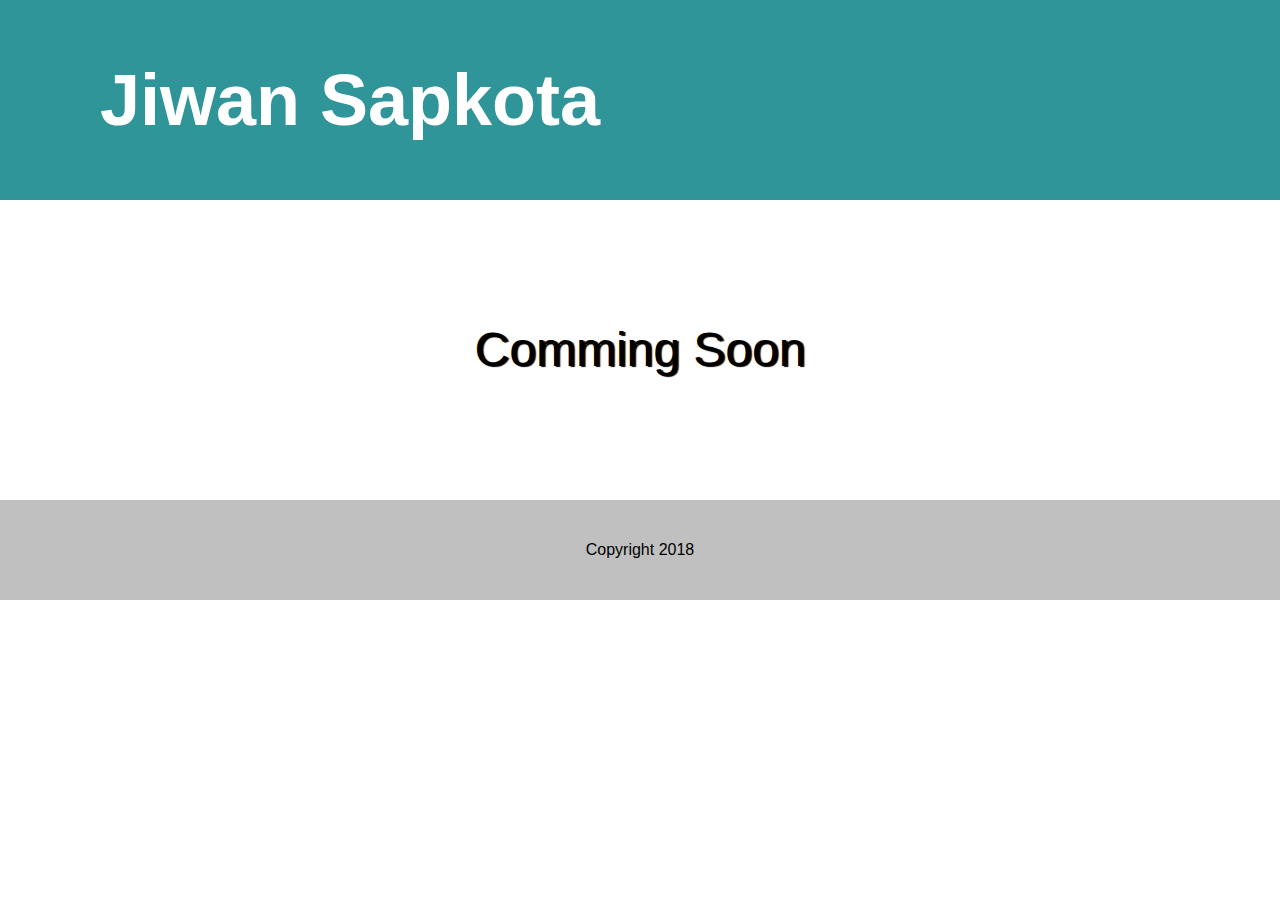
==== index.html @ 71a37052 "lakjs" ====
<!DOCTYPE html>
<html lang="en">
<head>
	<meta charset="UTF-8">
	<link href="https://fonts.googleapis.com/css?family=Nova+Flat" rel="stylesheet">
	<title>JIWAN SAPKOTA</title>
	<style>
		*{
			width: 100%;
			margin: 0;
		}

		body{
			width: 100%;
			font-family: arial;

		}

		header{
			width:100%;
			height: 200px;
			background-color:#2F9599;
			color: white;
			line-height: 200px;

		}

		header h1{
			width:700px;
			font-size: 72px;
			height: 200px;
			text-align: center;
			box-sizing: border-box;
		}

		main{
			font-size: 48px;
			line-height: 300px;
			height: 300px;
			width: 100%;
			text-align: center;
			text-shadow: 2px 1px 1px  black;
		}


		footer{
			width: 100%;
			height: 100px;
			background-color: silver;


		}

		footer div{
			width: 200px;
			margin : auto;
			line-height: 100px;
			text-align: center;
		}
	</style>
</head>
<body>
	<header>
		<div>
			<h1>Jiwan Sapkota</h1>
		</div>
	</header>

	<main>
		<div>
		Comming Soon
		</div>
	</main>

	<footer>
		<div>
			Copyright 2018
		</div>
	</footer>
	
</body>
</html>
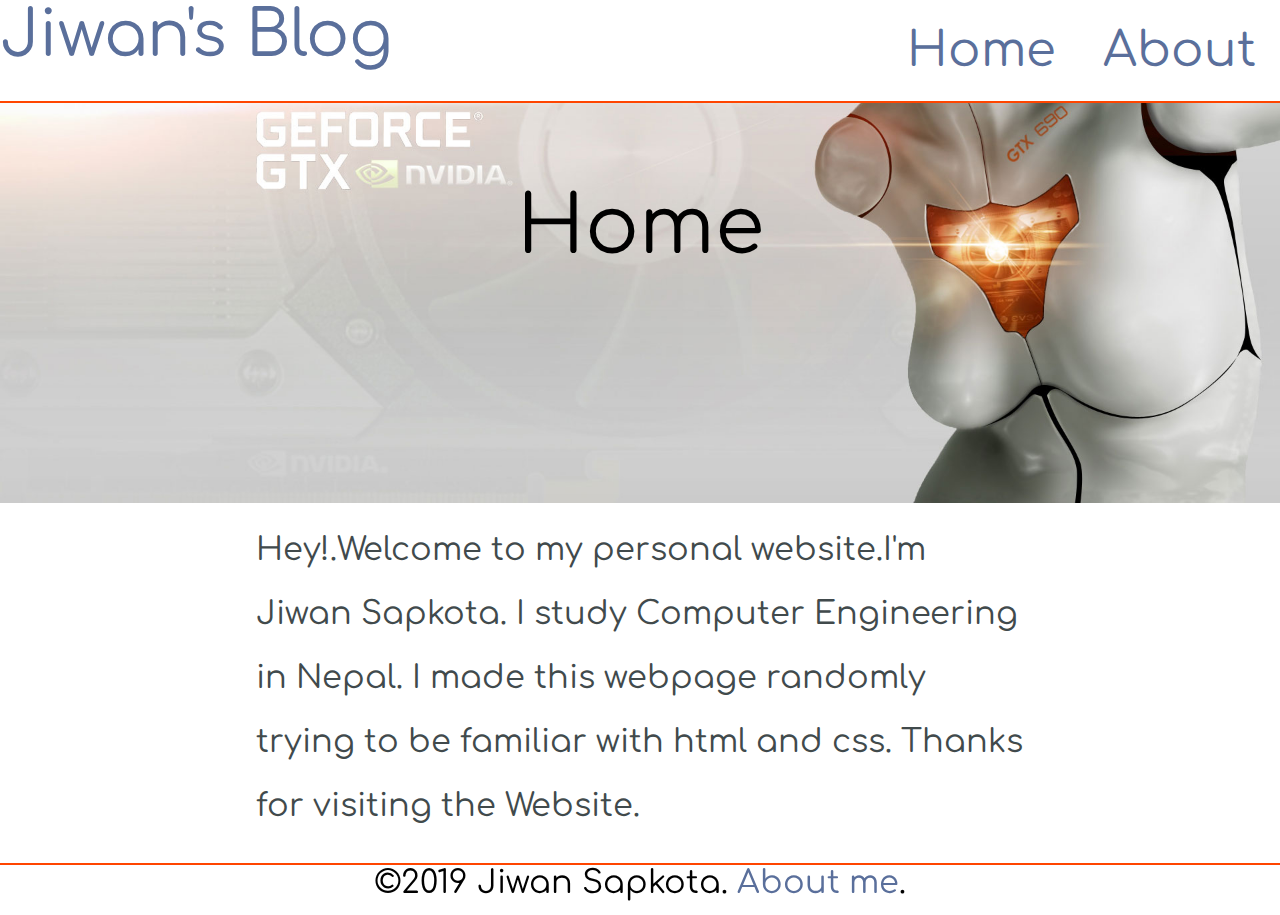
==== commit 2a0f2600: "bugs removed" ====
--- a/index.html
+++ b/index.html
@@ -1,82 +1,32 @@
 <!DOCTYPE html>
 <html lang="en">
 <head>
-	<meta charset="UTF-8">
-	<link href="https://fonts.googleapis.com/css?family=Nova+Flat" rel="stylesheet">
-	<title>JIWAN SAPKOTA</title>
-	<style>
-		*{
-			width: 100%;
-			margin: 0;
-		}
-
-		body{
-			width: 100%;
-			font-family: arial;
-
-		}
-
-		header{
-			width:100%;
-			height: 200px;
-			background-color:#2F9599;
-			color: white;
-			line-height: 200px;
-
-		}
-
-		header h1{
-			width:700px;
-			font-size: 72px;
-			height: 200px;
-			text-align: center;
-			box-sizing: border-box;
-		}
-
-		main{
-			font-size: 48px;
-			line-height: 300px;
-			height: 300px;
-			width: 100%;
-			text-align: center;
-			text-shadow: 2px 1px 1px  black;
-		}
-
-
-		footer{
-			width: 100%;
-			height: 100px;
-			background-color: silver;
-
-
-		}
-
-		footer div{
-			width: 200px;
-			margin : auto;
-			line-height: 100px;
-			text-align: center;
-		}
-	</style>
+    <meta charset="UTF-8">
+    <link href="https://fonts.googleapis.com/css?family=Comfortaa" rel="stylesheet">
+    <link type="text/css" rel="stylesheet" href="css/newstyle.css">
+    <title>newwebsite</title>
 </head>
 <body>
-	<header>
-		<div>
-			<h1>Jiwan Sapkota</h1>
-		</div>
-	</header>
-
-	<main>
-		<div>
-		Comming Soon
-		</div>
-	</main>
-
-	<footer>
-		<div>
-			Copyright 2018
-		</div>
-	</footer>
-	
+<div class="wrapper">
+  <div class="header">
+          <ul class="taskBar">
+          Jiwan's Blog
+          <li><a href="AboutMe.html">About </a></li>
+          <li><a href="index.html">Home</a></li>
+      </ul>
+     </div>
+     <div class="aboutBackground">
+        <p class="about"> Home</p>
+     </div>
+     <div class="profileContainer">
+     
+      <div class="message">
+          Hey!.Welcome to my personal website.I'm Jiwan Sapkota. I study Computer Engineering in Nepal. I made this webpage randomly trying to be familiar with html and css. Thanks for visiting the Website.
+      </div>
+       </div>  
+      <div class="footer">
+          &copy;2019 Jiwan Sapkota. <a href="https://www.facebook.com/jiwan13/about?lst=100008866983656%3A100008866983656%3A1548774565">About me</a>.    
+           </div>
+     </div> 
 </body>
 </html>--- a/css/newstyle.css
+++ b/css/newstyle.css
@@ -0,0 +1,117 @@
+*{
+    padding:0px ;
+    margin:0px ;
+    font-family: cursive,'comfortaa',arial,sans-serif;
+}
+.wrapper{
+    top:0;
+    bottom:0;
+    width:100vw;
+    min-height:100vh;
+    box-sizing:border-box;  
+}
+.header{
+    font-size:4em;
+    width: 100%;
+    float: right;
+    color: #5A6F9B;
+    display: inline;
+    margin-top: 0px;
+    margin-left:0px;
+    margin-right:0px;
+    border-bottom: 2px;
+    border-bottom-style: solid;
+    border-bottom-color:orangered;
+    background-color: 000;
+    
+}
+
+ul.taskBar li{
+    color: #5A6F9B;
+    list-style-type: none;
+    font-size:.75em;
+    display: inline;
+    float: right;
+    margin: .5em;
+    
+}
+a{
+    text-decoration: none;
+    color: #5A6F9B;
+}
+ul.taskBar li:hover{
+    background-color: aquamarine;
+    color: blue;
+}
+.aboutBackground{
+    float:left;
+    width:100vw;
+    height:400px;
+    background-image:url(../image/1_JinxMinx.jpg);
+    object-fit:scale-down;
+  background-position: center bottom;
+
+  /* scale bg image proportionately */
+  background-size: cover;
+}
+p.about{
+    font-size: 5em;
+    margin-top:80px;
+    text-align: center;
+    box-sizing: border-box;
+    
+}
+}
+.profileContainer{
+    float: left;
+    min-height:100vh;
+    width: 100%;
+    margin-left: 30px;
+    margin-right:30px;
+    margin-bottom: 40px
+    box-sizing: border-box;
+}
+.message{
+     position:static;
+    float: left;
+    text-align: left;
+    width:60%;
+    margin:auto;
+    margin-left:20%;
+    margin-top: 15px;
+    margin-bottom:40px
+    box-sizing: border-box;
+    font: Josefin Sans;
+    line-height:2em;
+    font-size: 2em;
+    color: #414A4C;
+    min-height:80%;
+}
+.footer{
+    float: left;
+    position:sticky;
+    bottom:0px;
+    margin-top:40px;
+    box-sizing: border-box;
+    font-size:2em;
+    text-align: center;
+    width: 100%;
+    background-color:white;
+    border-top: 2px;
+    border-top-style: solid;
+    border-top-color:orangered;
+    
+}
+
+
+
+
+
+
+
+
+
+
+
+
+
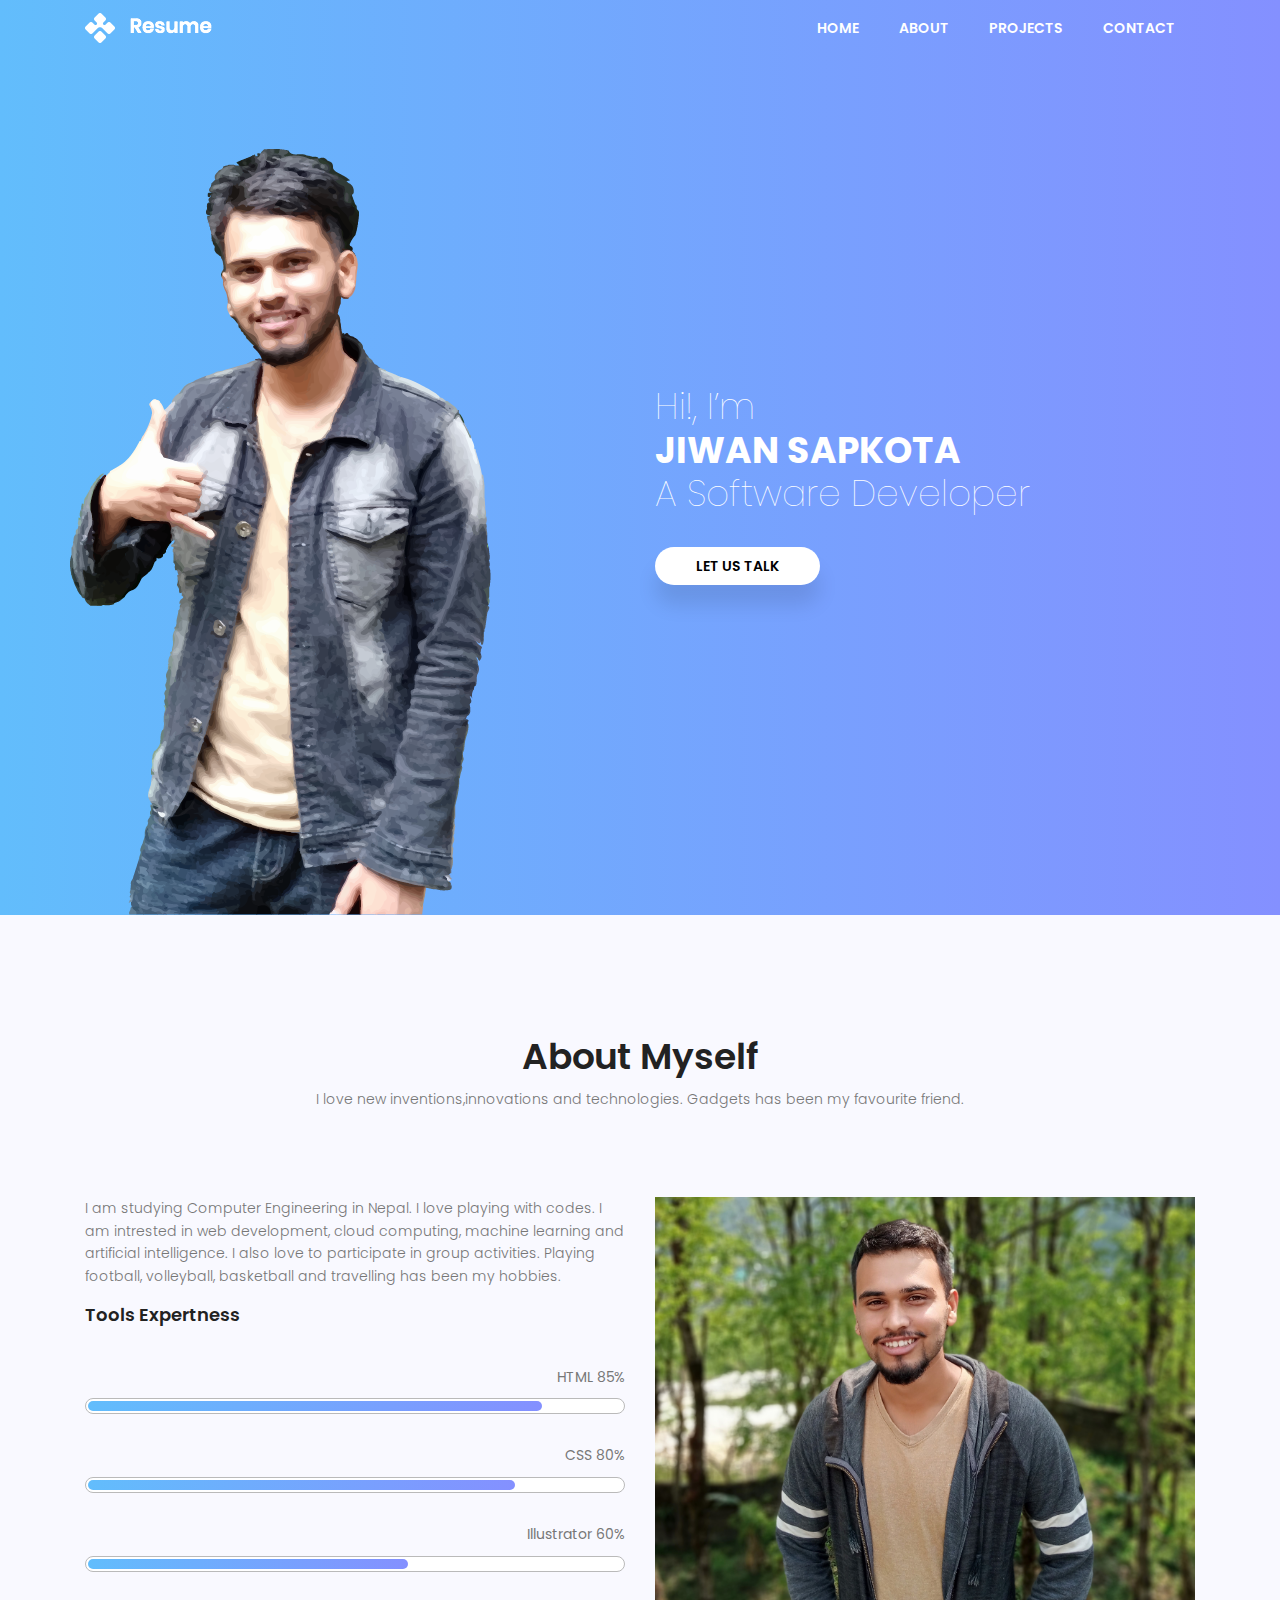
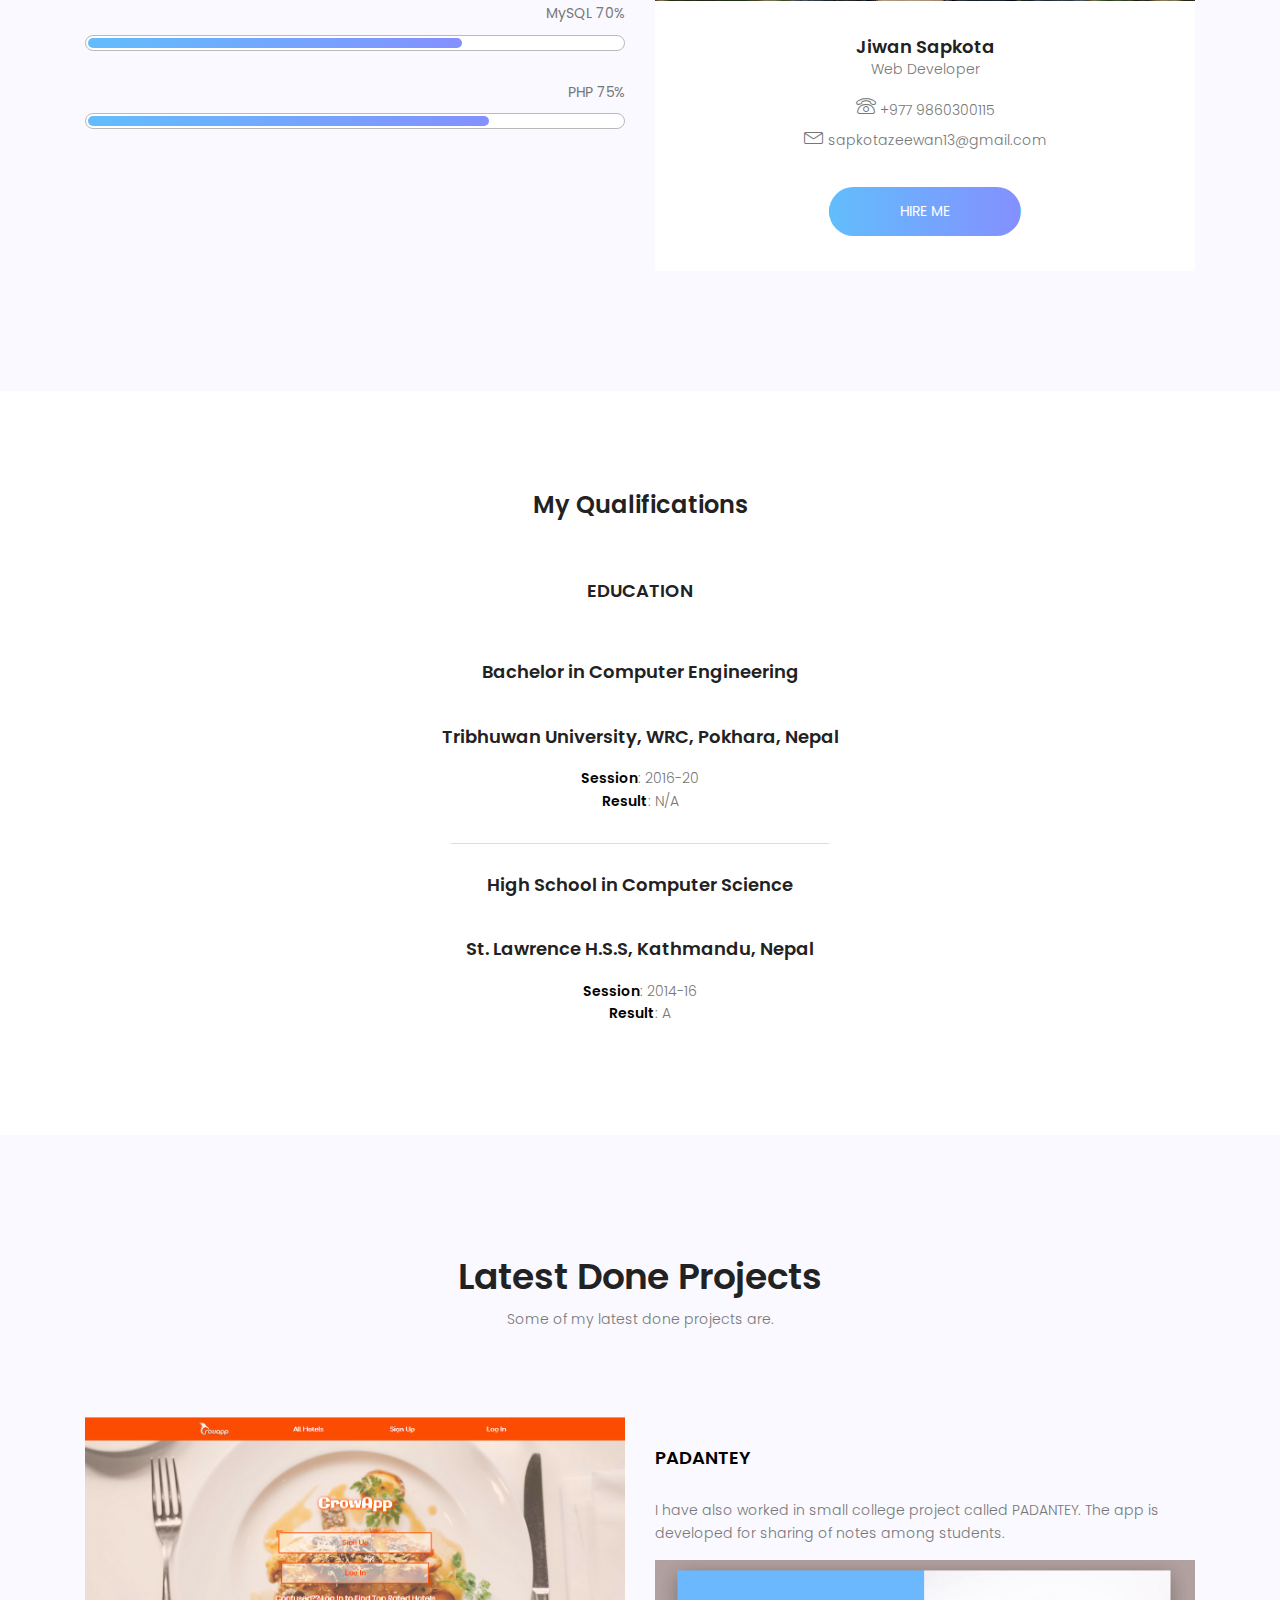
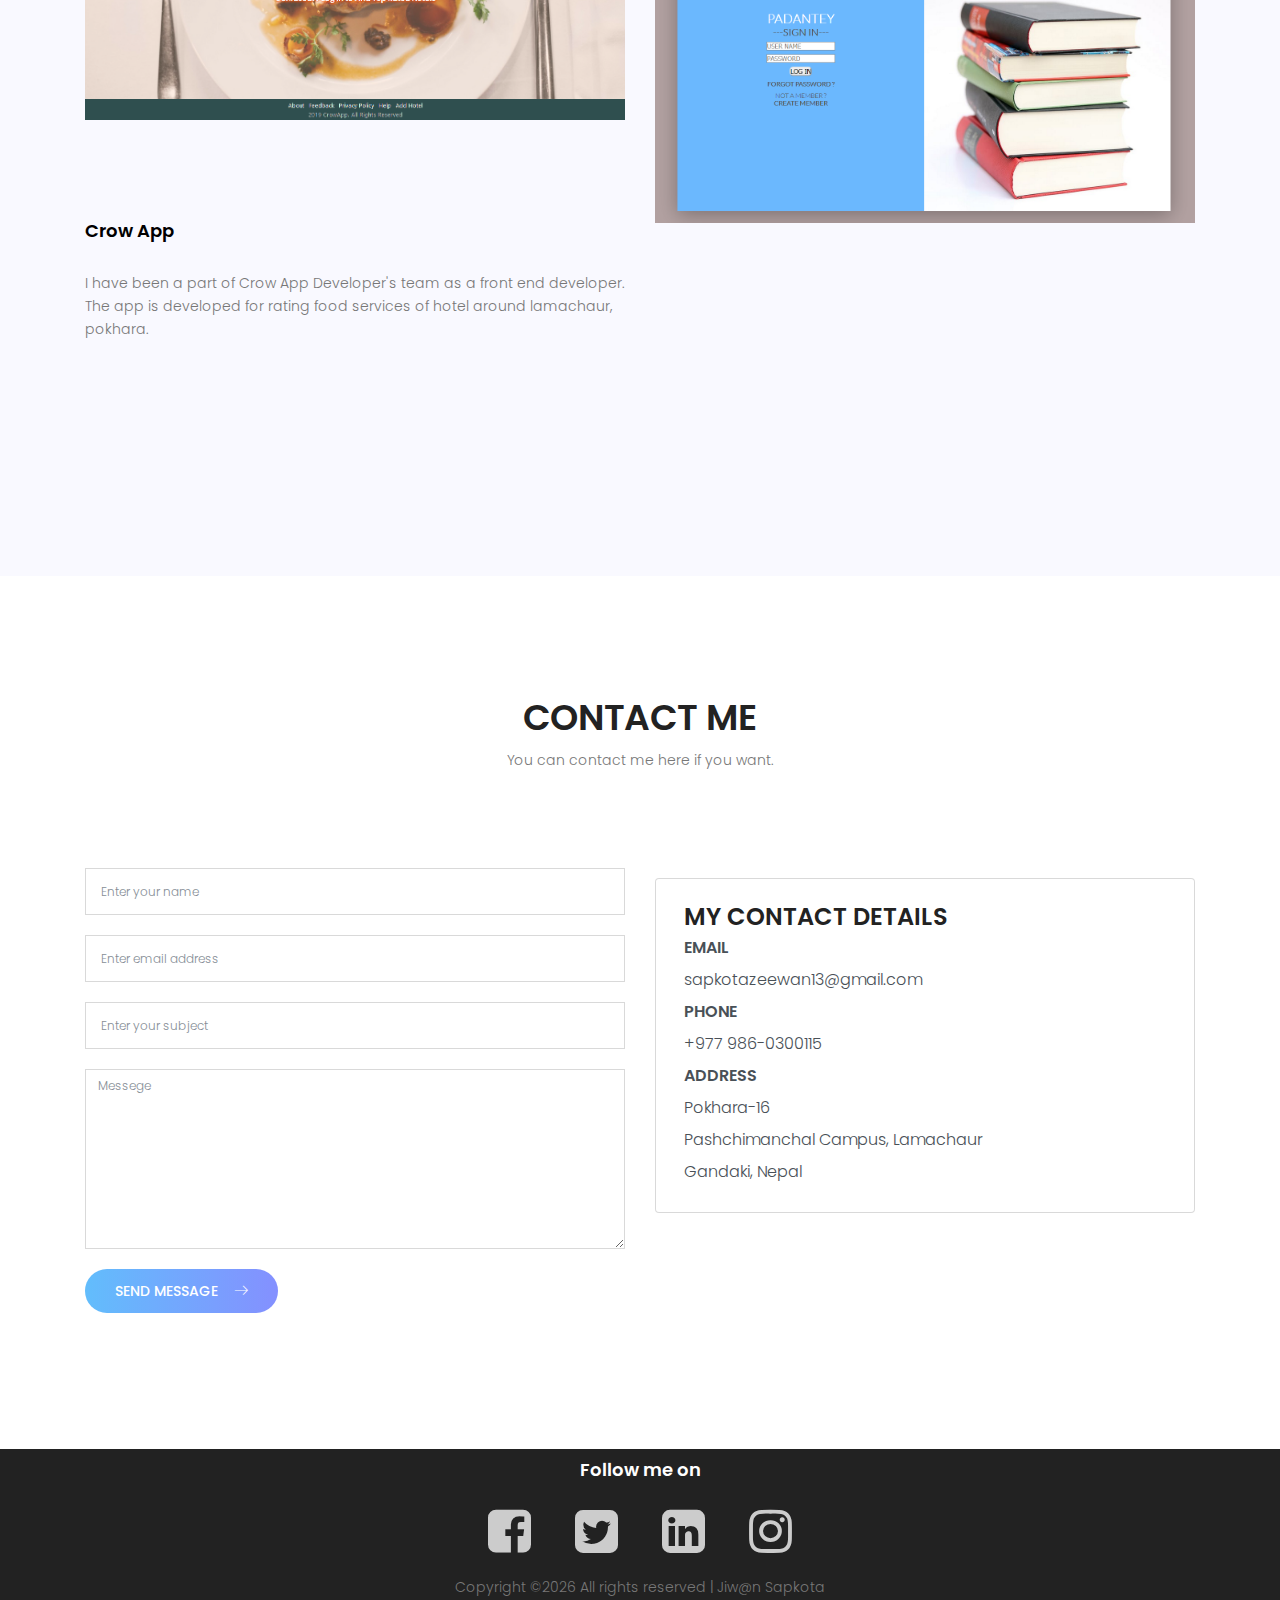
==== commit bd3570f6: "version-2" ====
--- a/index.html
+++ b/index.html
@@ -1,32 +1,539 @@
-<!DOCTYPE html>
-<html lang="en">
-<head>
-    <meta charset="UTF-8">
-    <link href="https://fonts.googleapis.com/css?family=Comfortaa" rel="stylesheet">
-    <link type="text/css" rel="stylesheet" href="css/newstyle.css">
-    <title>newwebsite</title>
-</head>
-<body>
-<div class="wrapper">
-  <div class="header">
-          <ul class="taskBar">
-          Jiwan's Blog
-          <li><a href="AboutMe.html">About </a></li>
-          <li><a href="index.html">Home</a></li>
-      </ul>
-     </div>
-     <div class="aboutBackground">
-        <p class="about"> Home</p>
-     </div>
-     <div class="profileContainer">
-     
-      <div class="message">
-          Hey!.Welcome to my personal website.I'm Jiwan Sapkota. I study Computer Engineering in Nepal. I made this webpage randomly trying to be familiar with html and css. Thanks for visiting the Website.
-      </div>
-       </div>  
-      <div class="footer">
-          &copy;2019 Jiwan Sapkota. <a href="https://www.facebook.com/jiwan13/about?lst=100008866983656%3A100008866983656%3A1548774565">About me</a>.    
-           </div>
-     </div> 
-</body>
-</html>+	<!DOCTYPE html>
+	<html lang="zxx" class="no-js">
+	<head>
+		<!-- Mobile Specific Meta -->
+		<meta name="viewport" content="width=device-width, initial-scale=1, shrink-to-fit=no">
+		<!-- Favicon-->
+		<link rel="shortcut icon" href="img/fav.png">
+		<!-- Author Meta -->
+		<meta name="author" content="colorlib">
+		<!-- Meta Description -->
+		<meta name="description" content="">
+		<!-- Meta Keyword -->
+		<meta name="keywords" content="">
+		<!-- meta character set -->
+		<meta charset="UTF-8">
+		<!-- Site Title -->
+		<title>Resume</title>
+
+		<link href="https://fonts.googleapis.com/css?family=Poppins:100,200,400,300,500,600,700" rel="stylesheet"> 
+			<!--
+			CSS
+			============================================= -->
+			<link rel="stylesheet" href="css/linearicons.css">
+			<link rel="stylesheet" href="css/font-awesome.min.css">
+			<link rel="stylesheet" href="css/bootstrap.css">
+			<link rel="stylesheet" href="css/magnific-popup.css">
+			<link rel="stylesheet" href="css/owl.carousel.css">
+			<link rel="stylesheet" href="css/main.css">
+		</head>
+		<body>
+			<!-- start banner Area -->
+			<section class="banner-area" id="home">
+				<!-- Start Header Area -->
+				<header class="default-header">
+					<nav class="navbar navbar-expand-lg  navbar-light">
+						<div class="container">
+							  <a class="navbar-brand" href="index.html">
+							  	<img src="img/logo.png" alt="">
+							  </a>
+							  <button class="navbar-toggler" type="button" data-toggle="collapse" data-target="#navbarSupportedContent" aria-controls="navbarSupportedContent" aria-expanded="false" aria-label="Toggle navigation">
+							    <span class="text-white lnr lnr-menu"></span>
+							  </button>
+
+							  <div class="collapse navbar-collapse justify-content-end align-items-center" id="navbarSupportedContent">
+							    <ul class="navbar-nav">
+									<li><a href="#home">Home</a></li>
+									<li><a href="#about">About</a></li>
+									<li><a href="#project">Projects</a></li>
+									<li><a href="#contact">Contact</a></li>
+								   <!-- Dropdown -->
+								   <!-- <li class="dropdown">
+								      <a class="dropdown-toggle" href="#" id="navbardrop" data-toggle="dropdown">
+								        Pages
+								      </a>
+								      <div class="dropdown-menu">
+								        <a class="dropdown-item" href="generic.html">Generic</a>
+								        <a class="dropdown-item" href="elements.html">Elements</a>
+								      </div>
+								    </li>-->										
+							    </ul>
+							  </div>						
+						</div>
+					</nav>
+				</header>
+				<!-- End Header Area -->				
+			<div class="container">
+				<div class="row justify-content-start align-items-center">
+					<div class="col-lg-6 col-md-12 no-padding banner-right">
+						<img class="img-fluid" src="img/profile.img.png" alt="">
+					</div>						
+					<div class="col-lg-6 col-md-12 banner-left">
+						<h1 class="text-white">
+							Hi!, I’m <br>
+							<span>Jiwan Sapkota</span> <br>
+							A Software Developer 					
+						</h1>
+						<!--<p class="mx-auto text-white  mt-20 mb-40">
+							Lorem ipsum dolor sit amet, consectetur adipisicing elit, sed do eiusmod temp <br> or incididunt ut labore et dolore magna aliqua. Ut enim ad minim.
+						</p>-->
+                        <a href="#" class="text-uppercase header-btn"><span>Let Us Talk</span></a>
+					</div>
+				</div>
+			</div>
+			</section>
+			<!-- End banner Area -->	
+			
+			<!-- Start service Area -->
+			<!--
+			<section class="service-area section-gap" id="service"> 
+				<div class="container">
+					<div class="row d-flex justify-content-center">
+						<div class="menu-content pb-70 col-lg-8">
+							<div class="title text-center">
+								<h1 class="mb-10">Have a Look at my Services</h1>
+								<p>Who are in extremely love with eco friendly system.</p>
+							</div>
+						</div>
+					</div>						
+					<div class="row">
+						<div class="single-service col-lg-6 col-md-6 mb-30">
+							<div class="icon">
+								<img src="img/s1.png" alt="">
+							</div>
+							<div class="dec">
+								<h4 class="mt-30"><a href="#">Web Design</a></h4>			
+								<p class="mt-20">
+									Lorem ipsum dolor sit amet, consectetur adipisicing elit, sed do eiusmod tempor incididunt ut labore et dolore magna aliqua. Ut enim ad minim veniam quis nostrud exercitation.
+								</p>								
+							</div>
+						</div>
+						<div class="single-service col-lg-6 col-md-6 mb-30">
+							<div class="icon">
+								<img src="img/s2.png" alt="">
+							</div>
+							<div class="dec">
+								<h4 class="mt-30"><a href="#">Mobile Design</a></h4>			
+								<p class="mt-20">
+									Lorem ipsum dolor sit amet, consectetur adipisicing elit, sed do eiusmod tempor incididunt ut labore et dolore magna aliqua. Ut enim ad minim veniam quis nostrud exercitation.
+								</p>								
+							</div>
+						</div>
+						<div class="single-service col-lg-6 col-md-6">
+							<div class="icon">
+								<img src="img/s3.png" alt="">
+							</div>
+							<div class="dec">
+								<h4 class="mt-30"><a href="#">Print Design</a></h4>			
+								<p class="mt-20">
+									Lorem ipsum dolor sit amet, consectetur adipisicing elit, sed do eiusmod tempor incididunt ut labore et dolore magna aliqua. Ut enim ad minim veniam quis nostrud exercitation.
+								</p>								
+							</div>
+						</div>
+						<div class="single-service col-lg-6 col-md-6">
+							<div class="icon">
+								<img src="img/s4.png" alt="">
+							</div>
+							<div class="dec">
+								<h4 class="mt-30"><a href="#">Interaction Design</a></h4>			
+								<p class="mt-20">
+									Lorem ipsum dolor sit amet, consectetur adipisicing elit, sed do eiusmod tempor incididunt ut labore et dolore magna aliqua. Ut enim ad minim veniam quis nostrud exercitation.
+								</p>								
+							</div>
+						</div>																		
+					</div>
+				</div>	
+			</section>-->
+			<!-- End service Area -->
+			
+			<!-- Start about Area -->
+			<section class="about-area section-gap" id="about">
+				<div class="container">
+					<div class="row d-flex justify-content-center">
+						<div class="menu-content pb-70 col-lg-8">
+							<div class="title text-center">
+								<h1 class="mb-10">About Myself</h1>
+								<p>I love new inventions,innovations and technologies. Gadgets has been my favourite friend.</p>
+							</div>
+						</div>
+					</div>					
+					<div class="row">
+						<div class="col-lg-6 about-left">
+							<p>
+								I am studying Computer Engineering in Nepal. I love playing with codes. I am intrested in web development, cloud computing, machine learning and artificial intelligence. I also love to participate in group activities. Playing football, volleyball, basketball  and travelling has been my hobbies.
+							</p>
+							<h4 class="pb-40">Tools Expertness</h4>
+				                <div class="skillbar" data-percent="85%">
+				                    <div class="skill-bar-percent">HTML 85%</div>
+				                    <div class="skillwrap">
+				                    	<div class="skillbar-bar" style="width: 85%;"></div>
+				                    </div>
+				                </div>
+
+				                <div class="skillbar" data-percent="80%">
+				                    <div class="skill-bar-percent">CSS 80%</div>
+				                    <div class="skillwrap">
+				                    	<div class="skillbar-bar" style="width: 80%;"></div>
+									</div>
+				                </div>
+
+				                <div class="skillbar" data-percent="40%">
+				                    <div class="skill-bar-percent">Illustrator 60%</div>
+				                    <div class="skillwrap">
+				                    	<div class="skillbar-bar" style="width: 60%;"></div>
+									</div>
+				                </div>
+
+				                <div class="skillbar" data-percent="70%">
+				                    <div class="skill-bar-percent">MySQL 70%</div>
+				                    <div class="skillwrap">
+				                    	<div class="skillbar-bar" style="width: 70%;"></div>
+									</div>
+				                </div>
+
+				                <div class="skillbar" data-percent="75%">
+				                    <div class="skill-bar-percent">PHP 75%</div>
+				                    <div class="skillwrap">
+				                    	<div class="skillbar-bar" style="width: 75%;"></div>
+									</div>
+				                </div>				                
+						</div>
+						<div class="col-lg-6 about-right justify-content-end d-flex">
+							<div class="myself-wrap">
+								<img class="img-fluid" src="img/about-img1.jpg" alt="">
+								<div class="desc">
+									<h4>Jiwan Sapkota</h4>
+									<p class="pb-10">Web Developer</p>
+									<p><span class="lnr lnr-phone"></span>  +977 9860300115</p>
+									<p><span class="lnr lnr-envelope"></span> sapkotazeewan13@gmail.com</p>
+									<a class="mt-30 text-uppercase talk-btn" href="mailto:sapkotazeewan13@gmail.com"><span>Hire Me</span></a>
+								</div>
+							</div>
+						</div>
+					</div>
+				</div>	
+			</section>
+			<!-- End about Area -->
+			
+			<!-- Start qualification Area -->
+			<section class="qualification-area pt-100 pb-80">
+				<div class="container">
+					<div class="row d-flex justify-content-center">
+						<div class="menu-content pb-20 col-lg-8">
+							<div class="title text-center">
+								<h3 class="mb-10">My Qualifications</h3>
+								<!--<p>Who are in extremely love with eco friendly system.</p>-->
+							</div>
+						</div>
+					</div>							
+					<div class="row d-flex justify-content-center">
+					<!--
+						<div class="col-lg-6 col-md-6 qty-left">
+						<h4 class="single-qly" >EXPERIENCES</h4>
+							<div class="single-qly">
+								<h3 class="text-uppercase">Spondonit</h3>
+								<p>July 2015 to Present</p>
+								<h4 class="pt-20 pb-20">Creative Content Developer</h4>
+								<p>
+									All users on MySpace will know that there are millions of <br>people out there. Every day besides.
+								</p>							
+							</div>
+							<div class="btm-border d-block mx-auto"></div>	
+														
+							<div class="single-qly">
+								<h3 class="text-uppercase">Codepixar</h3>
+								<p>May 2013 to Present</p>
+								<h4 class="pt-20 pb-20">UI/UX Designer</h4>
+								<p>
+									All users on MySpace will know that there are millions of <br>people out there. Every day besides.
+								</p>								
+							</div>						
+						</div>-->	
+						<div class="col-lg-6 col-md-6 qty-right">
+						<h4 class="single-qly" >EDUCATION</h4>
+							<!--<div class="single-qly">
+								<h4 class="pb-20">Masters in Graphics & Fine Arts</h4>
+								<p><b>Session</b>: 2010-11</p>								
+								<p><b>Result</b>:  3.78 (In the Scale of 4.00)</p>									
+							</div>
+							<div class="btm-border d-block mx-auto"></div>	-->						
+							<div class="single-qly">
+								<h4 class="pb-20">Bachelor in Computer Engineering</h4><br>
+								<h4 class="pb-20">Tribhuwan University, WRC, Pokhara, Nepal</h4>
+								<p><b>Session</b>: 2016-20</p>								
+								<p><b>Result</b>:  N/A</p>									
+							</div>	
+							<div class="btm-border d-block mx-auto"></div>							
+							<div class="single-qly">
+								<h4 class="pb-20">High School in Computer Science</h4><br>
+								<h4 class="pb-20">St. Lawrence H.S.S, Kathmandu, Nepal</h4>
+								<p><b>Session</b>: 2014-16</p>								
+								<p><b>Result</b>:  A </p>								
+							</div>																				
+						</div>						
+					</div>
+				</div>	
+			</section>
+			<!-- End qualification Area -->
+			
+			<!-- Start project Area -->
+			<section class="project-area section-gap" id="project">
+				<div class="container">
+					<div class="row d-flex justify-content-center">
+						<div class="menu-content pb-70 col-lg-8">
+							<div class="title text-center">
+								<h1 class="mb-10">Latest Done Projects</h1>
+								<p>Some of my latest done projects are.</p>
+							</div>
+						</div>
+					</div>					
+					<div class="row">
+						<div class="col-lg-6 project-left">
+							<div class="single-project pb-100">
+								<img class="img-fluid" src="img/l1.png" alt="">
+								<h4 class="pt-100 pb-30"><a href="http://thecrowapp.herokuapp.com" target="_blank"w>Crow App</a></h4>
+								<p>
+									I have been a part of Crow App Developer's team as a front end developer. The app is developed for rating food services of hotel around lamachaur, pokhara.
+								</p>
+							</div>
+							<!--
+							<div class="single-project">
+								<img class="img-fluid" src="img/l3.jpg" alt="">
+								<h4 class="pt-100 pb-30"><a href="#">Panda Illustration</a></h4>
+								<p class=" pb-100">
+									It won’t be a bigger problem to find one video game lover in your neighbor. Since the introduction of Virtual Game, it has been achieving great heights so far as its popularity and technological.
+								</p>			
+							</div>-->							
+						</div>
+						<div class="col-lg-6 project-right">
+							<div class="single-project">
+								<h4 class="pt-30 pb-30"><a href="#">PADANTEY</a></h4>
+								<p>
+									I have also worked in small college project called PADANTEY. The app is developed for sharing of notes among students. 
+								</p>					
+								<img class="img-fluid" src="img/l2.png" alt="">
+							</div>
+							<!--
+							<div class="single-project">
+								<h4 class="pt-100 pb-30"><a href="#">Panda Illustration</a></h4>
+								<p class=" pb-30">
+									It won’t be a bigger problem to find one video game lover in your neighbor. Since the introduction of Virtual Game, it has been achieving great heights so far as its popularity and technological.
+								</p>
+								<img class="img-fluid" src="img/l4.jpg" alt="">								
+							</div>	-->							
+						</div>
+					</div>
+				</div>	
+			</section>
+			<!-- End project Area -->
+			
+			<!-- Start feature Area -->
+			<!--
+			<section class="feature-area pt-100">
+				<div class="container">
+					<div class="row d-flex justify-content-center">
+						<div class="menu-content pb-70 col-lg-8">
+							<div class="title text-center">
+								<h1 class="mb-10">Some Features that Made us Unique</h1>
+								<p>Who are in extremely love with eco friendly system.</p>
+							</div>
+						</div>
+					</div>						
+					<div class="row">
+						<div class="col-lg-4 col-md-6 ">
+							<div class="single-feature mb-30">
+								<div class="title d-flex flex-row pb-20">
+									<span class="lnr lnr-user"></span>
+									<h4><a href="#">Expert Technicians</a></h4>
+								</div>
+								<p>
+									Usage of the Internet is becoming more common due to rapid advancement of technology and power.
+								</p>							
+							</div>							
+						</div>
+						<div class="col-lg-4 col-md-6 ">
+							<div class="single-feature mb-30">
+								<div class="title d-flex flex-row pb-20">
+									<span class="lnr lnr-license"></span>
+									<h4><a href="#">Professional Service</a></h4>
+								</div>
+								<p>
+									Usage of the Internet is becoming more common due to rapid advancement of technology and power.
+								</p>							
+							</div>							
+						</div>
+						<div class="col-lg-4 col-md-6 ">
+							<div class="single-feature mb-30">
+								<div class="title d-flex flex-row pb-20">
+									<span class="lnr lnr-phone"></span>
+									<h4><a href="#">Great Support</a></h4>
+								</div>
+								<p>
+									Usage of the Internet is becoming more common due to rapid advancement of technology and power.
+								</p>							
+							</div>							
+						</div>
+						<div class="col-lg-4 col-md-6 ">
+							<div class="single-feature">
+								<div class="title d-flex flex-row pb-20">
+									<span class="lnr lnr-rocket"></span>
+									<h4><a href="#">Technical Skills</a></h4>
+								</div>
+								<p>
+									Usage of the Internet is becoming more common due to rapid advancement of technology and power.
+								</p>							
+							</div>							
+						</div>
+						<div class="col-lg-4 col-md-6 ">
+							<div class="single-feature">
+								<div class="title d-flex flex-row pb-20">
+									<span class="lnr lnr-diamond"></span>
+									<h4><a href="#">Highly Recomended</a></h4>
+								</div>
+								<p>
+									Usage of the Internet is becoming more common due to rapid advancement of technology and power.
+								</p>							
+							</div>							
+						</div>
+						<div class="col-lg-4 col-md-6 ">
+							<div class="single-feature">
+								<div class="title d-flex flex-row pb-20">
+									<span class="lnr lnr-bubble"></span>
+									<h4><a href="#">Positive Reviews</a></h4>
+								</div>
+								<p>
+									Usage of the Internet is becoming more common due to rapid advancement of technology and power.
+								</p>							
+							</div>							
+						</div>																					
+					</div>
+				</div>	
+			</section>-->
+			<!-- End feature Area -->
+							
+			<!-- start contact Area -->		
+			<section class="contact-area section-gap" id="contact">
+				<div class="container">
+					<div class="row d-flex justify-content-center">
+						<div class="menu-content pb-20 col-lg-8">
+							<div class="title text-center">
+								<h1 class="mb-10">CONTACT ME</h1>
+								<p>You can contact me here if you want.</p>
+							</div>
+						</div>
+					</div>										
+					<form class="form-area mt-60" id="myForm" action="mail.php" method="post" class="contact-form text-right">
+						<div class="row">	
+						<div class="col-lg-6 form-group">
+							<input name="name" placeholder="Enter your name" onfocus="this.placeholder = ''" onblur="this.placeholder = 'Enter your name'" class="common-input mb-20 form-control" required="" type="text">
+						
+							<input name="email" placeholder="Enter email address" pattern="[A-Za-z0-9._%+-]+@[A-Za-z0-9.-]+\.[A-Za-z]{1,63}$" onfocus="this.placeholder = ''" onblur="this.placeholder = 'Enter email address'" class="common-input mb-20 form-control" required="" type="email">
+
+							<input name="subject" placeholder="Enter your subject" onfocus="this.placeholder = ''" onblur="this.placeholder = 'Enter your subject'" class="common-input mb-20 form-control" required="" type="text">
+							<textarea class="common-textarea mt-10 form-control" name="message" placeholder="Messege" onfocus="this.placeholder = ''" onblur="this.placeholder = 'Messege'" required=""></textarea>
+							<button class="primary-btn mt-20">Send Message<span class="lnr lnr-arrow-right"></span></button>
+						</div>
+						<div class="col-lg-6 form-group">
+							<div class="common-textarea mt-10 form-control">
+                            <div class="address-table">
+                             <h3 class="text-uppercase">My Contact Details</h3>
+                            <ul class="site-contact-details">
+                            <li><span class="text-uppercase">Email</span><br> sapkotazeewan13@gmail.com</li>
+                            <li><span class="text-uppercase">Phone</span> <br>+977 986-0300115</li>
+                            <li><span class="text-uppercase">Address</span> <br>Pokhara-16<br>Pashchimanchal Campus, Lamachaur<br>Gandaki, Nepal</li>
+                            </ul>
+                            </div>
+						</div>
+						</div>
+						</div>
+					</form>						
+					
+				</div>	
+			</section>
+			<!-- end contact Area -->		
+			
+			<!-- start footer Area -->	
+			<footer class="footer-1">
+			    <div class="footer-container">
+								<h6>Follow me on</h6>
+								<div class="footer-social ">
+									<a href="https://www.facebook.com/jiwan13/about?lst=100008866983656%3A100008866983656%3A1557495421" target="_blank"><i class="fa fa-facebook-square"></i></a>
+									<a href="https://twitter.com/jiwansays" target="_blank"><i class="fa fa-twitter-square"></i></a>
+									<a href="https://www.linkedin.com/in/jiwan-sapkota-5681a9160/" target="_blank"><i class="fa fa-linkedin-square"></i></a>
+									<a href="https://www.instagram.com/m_zeewan/" target="_blank"><i class="fa fa-instagram"></i></a>
+								</div>
+                <p class="footer-text">Copyright &copy;<script>document.write(new Date().getFullYear());</script> All rights reserved | Jiw@n Sapkota</p>
+			        
+			    </div>
+			</footer>	
+			<!--<footer class="footer-area section-gap">
+				<div class="container">
+					<div class="row">
+					
+						<div class="col-lg-5  col-md-6 col-sm-6">
+							<div class="single-footer-widget">
+								<h6>About Us</h6>
+								<p>
+									Lorem ipsum dolor sit amet, consectetur adipisicing elit, sed do eiusmod tempor incididunt ut labore dolore magna aliqua.
+								</p>
+								<!- - Link back to Colorlib can't be removed. Template is licensed under CC BY 3.0. - ->
+            		<p class="footer-text">Copyright &copy;<script>document.write(new Date().getFullYear());</script> All rights reserved | This template is made with <i class="fa fa-heart-o" aria-hidden="true"></i> by <a href="https://colorlib.com" target="_blank">Colorlib</a></p>
+            		<!- - Link back to Colorlib can't be removed. Template is licensed under CC BY 3.0. - ->
+							</div>
+						</div>
+						<div class="col-lg-5  col-md-6 col-sm-6">
+							<div class="single-footer-widget">
+								<h6>Newsletter</h6>
+								<p>Stay update with our latest</p>
+								<div class="" id="mc_embed_signup">
+
+										<form target="_blank" novalidate="true" action="https://spondonit.us12.list-manage.com/subscribe/post?u=1462626880ade1ac87bd9c93a&amp;id=92a4423d01" method="get" class="form-inline">
+
+										<div class="d-flex flex-row">
+
+											<input class="form-control" name="EMAIL" placeholder="Enter Email" onfocus="this.placeholder = ''" onblur="this.placeholder = 'Enter Email '" required="" type="email">
+
+
+				                            	<button class="click-btn btn btn-default"><i class="fa fa-long-arrow-right" aria-hidden="true"></i></button>
+				                            	<div style="position: absolute; left: -5000px;">
+													<input name="b_36c4fd991d266f23781ded980_aefe40901a" tabindex="-1" value="" type="text">
+												</div>
+				                          	
+											<!- - <div class="col-lg-4 col-md-4">
+												<button class="bb-btn btn"><span class="lnr lnr-arrow-right"></span></button>
+											</div>  - ->
+										</div>		
+										<div class="info"></div>
+										</form>
+								</div>
+								</div>
+						</div>							
+						<div class="col-lg-2 col-md-6 col-sm-6 social-widget">
+							<div class="single-footer-widget">
+								<h6>Follow Us</h6>
+								<p>Let us be social</p>
+								<div class="footer-social d-flex align-items-center">
+									<a href="https://www.facebook.com/jiwan13/about?lst=100008866983656%3A100008866983656%3A1557495421"><i class="fa fa-facebook"></i></a>
+									<a href="#"><i class="fa fa-twitter"></i></a>
+									<a href="#"><i class="fa fa-dribbble"></i></a>
+									<a href="#"><i class="fa fa-behance"></i></a>
+								</div>
+							</div>
+						</div>							
+					</div>
+				</div>
+			</footer>	-->
+			<!-- End footer Area -->			
+
+			<script src="js/vendor/jquery-2.2.4.min.js"></script>
+			<script src="https://cdnjs.cloudflare.com/ajax/libs/popper.js/1.11.0/umd/popper.min.js" integrity="sha384-b/U6ypiBEHpOf/4+1nzFpr53nxSS+GLCkfwBdFNTxtclqqenISfwAzpKaMNFNmj4" crossorigin="anonymous"></script>
+			<script src="js/vendor/bootstrap.min.js"></script>
+			<script src="js/jquery.ajaxchimp.min.js"></script>
+			<script src="js/jquery.magnific-popup.min.js"></script>
+			<script src="js/parallax.min.js"></script>			
+			<script src="js/owl.carousel.min.js"></script>			
+			<script src="js/jquery.sticky.js"></script>
+
+			<script src="js/main.js"></script>	
+		</body>
+	</html>--- a/css/linearicons.css
+++ b/css/linearicons.css
@@ -0,0 +1,536 @@
+@font-face {
+	font-family: 'Linearicons-Free';
+	src:url('../fonts/Linearicons-Free.eot?w118d');
+	src:url('../fonts/Linearicons-Free.eot?#iefixw118d') format('embedded-opentype'),
+		url('../fonts/Linearicons-Free.woff2?w118d') format('woff2'),
+		url('../fonts/Linearicons-Free.woff?w118d') format('woff'),
+		url('../fonts/Linearicons-Free.ttf?w118d') format('truetype'),
+		url('../fonts/Linearicons-Free.svg?w118d#Linearicons-Free') format('svg');
+	font-weight: normal;
+	font-style: normal;
+}
+
+.lnr {
+	font-family: 'Linearicons-Free';
+	speak: none;
+	font-style: normal;
+	font-weight: normal;
+	font-variant: normal;
+	text-transform: none;
+	line-height: 1;
+
+	/* Better Font Rendering =========== */
+	-webkit-font-smoothing: antialiased;
+	-moz-osx-font-smoothing: grayscale;
+}
+
+.lnr-home:before {
+	content: "\e800";
+}
+.lnr-apartment:before {
+	content: "\e801";
+}
+.lnr-pencil:before {
+	content: "\e802";
+}
+.lnr-magic-wand:before {
+	content: "\e803";
+}
+.lnr-drop:before {
+	content: "\e804";
+}
+.lnr-lighter:before {
+	content: "\e805";
+}
+.lnr-poop:before {
+	content: "\e806";
+}
+.lnr-sun:before {
+	content: "\e807";
+}
+.lnr-moon:before {
+	content: "\e808";
+}
+.lnr-cloud:before {
+	content: "\e809";
+}
+.lnr-cloud-upload:before {
+	content: "\e80a";
+}
+.lnr-cloud-download:before {
+	content: "\e80b";
+}
+.lnr-cloud-sync:before {
+	content: "\e80c";
+}
+.lnr-cloud-check:before {
+	content: "\e80d";
+}
+.lnr-database:before {
+	content: "\e80e";
+}
+.lnr-lock:before {
+	content: "\e80f";
+}
+.lnr-cog:before {
+	content: "\e810";
+}
+.lnr-trash:before {
+	content: "\e811";
+}
+.lnr-dice:before {
+	content: "\e812";
+}
+.lnr-heart:before {
+	content: "\e813";
+}
+.lnr-star:before {
+	content: "\e814";
+}
+.lnr-star-half:before {
+	content: "\e815";
+}
+.lnr-star-empty:before {
+	content: "\e816";
+}
+.lnr-flag:before {
+	content: "\e817";
+}
+.lnr-envelope:before {
+	content: "\e818";
+}
+.lnr-paperclip:before {
+	content: "\e819";
+}
+.lnr-inbox:before {
+	content: "\e81a";
+}
+.lnr-eye:before {
+	content: "\e81b";
+}
+.lnr-printer:before {
+	content: "\e81c";
+}
+.lnr-file-empty:before {
+	content: "\e81d";
+}
+.lnr-file-add:before {
+	content: "\e81e";
+}
+.lnr-enter:before {
+	content: "\e81f";
+}
+.lnr-exit:before {
+	content: "\e820";
+}
+.lnr-graduation-hat:before {
+	content: "\e821";
+}
+.lnr-license:before {
+	content: "\e822";
+}
+.lnr-music-note:before {
+	content: "\e823";
+}
+.lnr-film-play:before {
+	content: "\e824";
+}
+.lnr-camera-video:before {
+	content: "\e825";
+}
+.lnr-camera:before {
+	content: "\e826";
+}
+.lnr-picture:before {
+	content: "\e827";
+}
+.lnr-book:before {
+	content: "\e828";
+}
+.lnr-bookmark:before {
+	content: "\e829";
+}
+.lnr-user:before {
+	content: "\e82a";
+}
+.lnr-users:before {
+	content: "\e82b";
+}
+.lnr-shirt:before {
+	content: "\e82c";
+}
+.lnr-store:before {
+	content: "\e82d";
+}
+.lnr-cart:before {
+	content: "\e82e";
+}
+.lnr-tag:before {
+	content: "\e82f";
+}
+.lnr-phone-handset:before {
+	content: "\e830";
+}
+.lnr-phone:before {
+	content: "\e831";
+}
+.lnr-pushpin:before {
+	content: "\e832";
+}
+.lnr-map-marker:before {
+	content: "\e833";
+}
+.lnr-map:before {
+	content: "\e834";
+}
+.lnr-location:before {
+	content: "\e835";
+}
+.lnr-calendar-full:before {
+	content: "\e836";
+}
+.lnr-keyboard:before {
+	content: "\e837";
+}
+.lnr-spell-check:before {
+	content: "\e838";
+}
+.lnr-screen:before {
+	content: "\e839";
+}
+.lnr-smartphone:before {
+	content: "\e83a";
+}
+.lnr-tablet:before {
+	content: "\e83b";
+}
+.lnr-laptop:before {
+	content: "\e83c";
+}
+.lnr-laptop-phone:before {
+	content: "\e83d";
+}
+.lnr-power-switch:before {
+	content: "\e83e";
+}
+.lnr-bubble:before {
+	content: "\e83f";
+}
+.lnr-heart-pulse:before {
+	content: "\e840";
+}
+.lnr-construction:before {
+	content: "\e841";
+}
+.lnr-pie-chart:before {
+	content: "\e842";
+}
+.lnr-chart-bars:before {
+	content: "\e843";
+}
+.lnr-gift:before {
+	content: "\e844";
+}
+.lnr-diamond:before {
+	content: "\e845";
+}
+.lnr-linearicons:before {
+	content: "\e846";
+}
+.lnr-dinner:before {
+	content: "\e847";
+}
+.lnr-coffee-cup:before {
+	content: "\e848";
+}
+.lnr-leaf:before {
+	content: "\e849";
+}
+.lnr-paw:before {
+	content: "\e84a";
+}
+.lnr-rocket:before {
+	content: "\e84b";
+}
+.lnr-briefcase:before {
+	content: "\e84c";
+}
+.lnr-bus:before {
+	content: "\e84d";
+}
+.lnr-car:before {
+	content: "\e84e";
+}
+.lnr-train:before {
+	content: "\e84f";
+}
+.lnr-bicycle:before {
+	content: "\e850";
+}
+.lnr-wheelchair:before {
+	content: "\e851";
+}
+.lnr-select:before {
+	content: "\e852";
+}
+.lnr-earth:before {
+	content: "\e853";
+}
+.lnr-smile:before {
+	content: "\e854";
+}
+.lnr-sad:before {
+	content: "\e855";
+}
+.lnr-neutral:before {
+	content: "\e856";
+}
+.lnr-mustache:before {
+	content: "\e857";
+}
+.lnr-alarm:before {
+	content: "\e858";
+}
+.lnr-bullhorn:before {
+	content: "\e859";
+}
+.lnr-volume-high:before {
+	content: "\e85a";
+}
+.lnr-volume-medium:before {
+	content: "\e85b";
+}
+.lnr-volume-low:before {
+	content: "\e85c";
+}
+.lnr-volume:before {
+	content: "\e85d";
+}
+.lnr-mic:before {
+	content: "\e85e";
+}
+.lnr-hourglass:before {
+	content: "\e85f";
+}
+.lnr-undo:before {
+	content: "\e860";
+}
+.lnr-redo:before {
+	content: "\e861";
+}
+.lnr-sync:before {
+	content: "\e862";
+}
+.lnr-history:before {
+	content: "\e863";
+}
+.lnr-clock:before {
+	content: "\e864";
+}
+.lnr-download:before {
+	content: "\e865";
+}
+.lnr-upload:before {
+	content: "\e866";
+}
+.lnr-enter-down:before {
+	content: "\e867";
+}
+.lnr-exit-up:before {
+	content: "\e868";
+}
+.lnr-bug:before {
+	content: "\e869";
+}
+.lnr-code:before {
+	content: "\e86a";
+}
+.lnr-link:before {
+	content: "\e86b";
+}
+.lnr-unlink:before {
+	content: "\e86c";
+}
+.lnr-thumbs-up:before {
+	content: "\e86d";
+}
+.lnr-thumbs-down:before {
+	content: "\e86e";
+}
+.lnr-magnifier:before {
+	content: "\e86f";
+}
+.lnr-cross:before {
+	content: "\e870";
+}
+.lnr-menu:before {
+	content: "\e871";
+}
+.lnr-list:before {
+	content: "\e872";
+}
+.lnr-chevron-up:before {
+	content: "\e873";
+}
+.lnr-chevron-down:before {
+	content: "\e874";
+}
+.lnr-chevron-left:before {
+	content: "\e875";
+}
+.lnr-chevron-right:before {
+	content: "\e876";
+}
+.lnr-arrow-up:before {
+	content: "\e877";
+}
+.lnr-arrow-down:before {
+	content: "\e878";
+}
+.lnr-arrow-left:before {
+	content: "\e879";
+}
+.lnr-arrow-right:before {
+	content: "\e87a";
+}
+.lnr-move:before {
+	content: "\e87b";
+}
+.lnr-warning:before {
+	content: "\e87c";
+}
+.lnr-question-circle:before {
+	content: "\e87d";
+}
+.lnr-menu-circle:before {
+	content: "\e87e";
+}
+.lnr-checkmark-circle:before {
+	content: "\e87f";
+}
+.lnr-cross-circle:before {
+	content: "\e880";
+}
+.lnr-plus-circle:before {
+	content: "\e881";
+}
+.lnr-circle-minus:before {
+	content: "\e882";
+}
+.lnr-arrow-up-circle:before {
+	content: "\e883";
+}
+.lnr-arrow-down-circle:before {
+	content: "\e884";
+}
+.lnr-arrow-left-circle:before {
+	content: "\e885";
+}
+.lnr-arrow-right-circle:before {
+	content: "\e886";
+}
+.lnr-chevron-up-circle:before {
+	content: "\e887";
+}
+.lnr-chevron-down-circle:before {
+	content: "\e888";
+}
+.lnr-chevron-left-circle:before {
+	content: "\e889";
+}
+.lnr-chevron-right-circle:before {
+	content: "\e88a";
+}
+.lnr-crop:before {
+	content: "\e88b";
+}
+.lnr-frame-expand:before {
+	content: "\e88c";
+}
+.lnr-frame-contract:before {
+	content: "\e88d";
+}
+.lnr-layers:before {
+	content: "\e88e";
+}
+.lnr-funnel:before {
+	content: "\e88f";
+}
+.lnr-text-format:before {
+	content: "\e890";
+}
+.lnr-text-format-remove:before {
+	content: "\e891";
+}
+.lnr-text-size:before {
+	content: "\e892";
+}
+.lnr-bold:before {
+	content: "\e893";
+}
+.lnr-italic:before {
+	content: "\e894";
+}
+.lnr-underline:before {
+	content: "\e895";
+}
+.lnr-strikethrough:before {
+	content: "\e896";
+}
+.lnr-highlight:before {
+	content: "\e897";
+}
+.lnr-text-align-left:before {
+	content: "\e898";
+}
+.lnr-text-align-center:before {
+	content: "\e899";
+}
+.lnr-text-align-right:before {
+	content: "\e89a";
+}
+.lnr-text-align-justify:before {
+	content: "\e89b";
+}
+.lnr-line-spacing:before {
+	content: "\e89c";
+}
+.lnr-indent-increase:before {
+	content: "\e89d";
+}
+.lnr-indent-decrease:before {
+	content: "\e89e";
+}
+.lnr-pilcrow:before {
+	content: "\e89f";
+}
+.lnr-direction-ltr:before {
+	content: "\e8a0";
+}
+.lnr-direction-rtl:before {
+	content: "\e8a1";
+}
+.lnr-page-break:before {
+	content: "\e8a2";
+}
+.lnr-sort-alpha-asc:before {
+	content: "\e8a3";
+}
+.lnr-sort-amount-asc:before {
+	content: "\e8a4";
+}
+.lnr-hand:before {
+	content: "\e8a5";
+}
+.lnr-pointer-up:before {
+	content: "\e8a6";
+}
+.lnr-pointer-right:before {
+	content: "\e8a7";
+}
+.lnr-pointer-down:before {
+	content: "\e8a8";
+}
+.lnr-pointer-left:before {
+	content: "\e8a9";
+}
--- a/css/main.css
+++ b/css/main.css
@@ -0,0 +1,2657 @@
+/*--------------------------- Color variations ----------------------*/
+/* Medium Layout: 1280px */
+/* Tablet Layout: 768px */
+/* Mobile Layout: 320px */
+/* Wide Mobile Layout: 480px */
+/* =================================== */
+/*  Basic Style 
+/* =================================== */
+::-moz-selection {
+  /* Code for Firefox */
+  background-color: #8490ff;
+  color: #fff;
+}
+
+::selection {
+  background-color: #8490ff;
+  color: #fff;
+}
+
+::-webkit-input-placeholder {
+  /* WebKit, Blink, Edge */
+  color: #777777;
+  font-weight: 300;
+}
+
+:-moz-placeholder {
+  /* Mozilla Firefox 4 to 18 */
+  color: #777777;
+  opacity: 1;
+  font-weight: 300;
+}
+.text-uppercase{
+     text-transform: uppercase;
+    font-weight: 600;
+}
+.address-table{
+    padding: 1em;
+    line-height: 2em;
+}
+::-moz-placeholder {
+  /* Mozilla Firefox 19+ */
+  color: #777777;
+  opacity: 1;
+  font-weight: 300;
+}
+
+:-ms-input-placeholder {
+  /* Internet Explorer 10-11 */
+  color: #777777;
+  font-weight: 300;
+}
+
+::-ms-input-placeholder {
+  /* Microsoft Edge */
+  color: #777777;
+  font-weight: 300;
+}
+body {
+  color: #777777;
+  font-family: "Poppins", sans-serif;
+  font-size: 14px;
+  font-weight: 300;
+  line-height: 1.625em;
+  position: relative;
+}
+
+ol, ul {
+  margin: 0;
+  padding: 0;
+  list-style: none;
+}
+
+select {
+  display: block;
+}
+
+figure {
+  margin: 0;
+}
+
+a {
+  -webkit-transition: all 0.3s ease 0s;
+  -moz-transition: all 0.3s ease 0s;
+  -o-transition: all 0.3s ease 0s;
+  transition: all 0.3s ease 0s;
+}
+
+iframe {
+  border: 0;
+}
+
+a, a:focus, a:hover {
+  text-decoration: none;
+  outline: 0;
+}
+
+.btn.active.focus,
+.btn.active:focus,
+.btn.focus,
+.btn.focus:active,
+.btn:active:focus,
+.btn:focus {
+  text-decoration: none;
+  outline: 0;
+}
+
+.card-panel {
+  margin: 0;
+  padding: 60px;
+}
+
+/**
+ *  Typography
+ *
+ **/
+.btn i, .btn-large i, .btn-floating i, .btn-large i, .btn-flat i {
+  font-size: 1em;
+  line-height: inherit;
+}
+
+.gray-bg {
+  background: #f9f9ff;
+}
+
+h1, h2, h3,
+h4, h5, h6 {
+  font-family: "Poppins", sans-serif;
+  color: #222222;
+  line-height: 1.2em !important;
+  margin-bottom: 0;
+  margin-top: 0;
+  font-weight: 600;
+}
+
+.h1, .h2, .h3,
+.h4, .h5, .h6 {
+  margin-bottom: 0;
+  margin-top: 0;
+  font-family: "Poppins", sans-serif;
+  font-weight: 600;
+  color: #222222;
+}
+
+h1, .h1 {
+  font-size: 36px;
+}
+
+h2, .h2 {
+  font-size: 30px;
+}
+
+h3, .h3 {
+  font-size: 24px;
+}
+
+h4, .h4 {
+  font-size: 18px;
+}
+
+h5, .h5 {
+  font-size: 16px;
+}
+
+h6, .h6 {
+  font-size: 14px;
+  color: #222222;
+}
+
+td, th {
+  border-radius: 0px;
+}
+
+/**
+ * For modern browsers
+ * 1. The space content is one way to avoid an Opera bug when the
+ *    contenteditable attribute is included anywhere else in the document.
+ *    Otherwise it causes space to appear at the top and bottom of elements
+ *    that are clearfixed.
+ * 2. The use of `table` rather than `block` is only necessary if using
+ *    `:before` to contain the top-margins of child elements.
+ */
+.clear::before, .clear::after {
+  content: " ";
+  display: table;
+}
+
+.clear::after {
+  clear: both;
+}
+
+.fz-11 {
+  font-size: 11px;
+}
+
+.fz-12 {
+  font-size: 12px;
+}
+
+.fz-13 {
+  font-size: 13px;
+}
+
+.fz-14 {
+  font-size: 14px;
+}
+
+.fz-15 {
+  font-size: 15px;
+}
+
+.fz-16 {
+  font-size: 16px;
+}
+
+.fz-18 {
+  font-size: 18px;
+}
+
+.fz-30 {
+  font-size: 30px;
+}
+
+.fz-48 {
+  font-size: 48px !important;
+}
+
+.fw100 {
+  font-weight: 100;
+}
+
+.fw300 {
+  font-weight: 300;
+}
+
+.fw400 {
+  font-weight: 400 !important;
+}
+
+.fw500 {
+  font-weight: 500;
+}
+
+.f700 {
+  font-weight: 700;
+}
+
+.fsi {
+  font-style: italic;
+}
+
+.mt-10 {
+  margin-top: 10px;
+}
+
+.mt-15 {
+  margin-top: 15px;
+}
+
+.mt-20 {
+  margin-top: 20px;
+}
+
+.mt-25 {
+  margin-top: 25px;
+}
+
+.mt-30 {
+  margin-top: 30px;
+}
+
+.mt-35 {
+  margin-top: 35px;
+}
+
+.mt-40 {
+  margin-top: 40px;
+}
+
+.mt-50 {
+  margin-top: 50px;
+}
+
+.mt-60 {
+  margin-top: 60px;
+}
+
+.mt-70 {
+  margin-top: 70px;
+}
+
+.mt-80 {
+  margin-top: 80px;
+}
+
+.mt-100 {
+  margin-top: 100px;
+}
+
+.mt-120 {
+  margin-top: 120px;
+}
+
+.mt-150 {
+  margin-top: 150px;
+}
+
+.ml-0 {
+  margin-left: 0 !important;
+}
+
+.ml-5 {
+  margin-left: 5px !important;
+}
+
+.ml-10 {
+  margin-left: 10px;
+}
+
+.ml-15 {
+  margin-left: 15px;
+}
+
+.ml-20 {
+  margin-left: 20px;
+}
+
+.ml-30 {
+  margin-left: 30px;
+}
+
+.ml-50 {
+  margin-left: 50px;
+}
+
+.mr-0 {
+  margin-right: 0 !important;
+}
+
+.mr-5 {
+  margin-right: 5px !important;
+}
+
+.mr-15 {
+  margin-right: 15px;
+}
+
+.mr-10 {
+  margin-right: 10px;
+}
+
+.mr-20 {
+  margin-right: 20px;
+}
+
+.mr-30 {
+  margin-right: 30px;
+}
+
+.mr-50 {
+  margin-right: 50px;
+}
+
+.mb-0 {
+  margin-bottom: 0px;
+}
+
+.mb-0-i {
+  margin-bottom: 0px !important;
+}
+
+.mb-5 {
+  margin-bottom: 5px;
+}
+
+.mb-10 {
+  margin-bottom: 10px;
+}
+
+.mb-15 {
+  margin-bottom: 15px;
+}
+
+.mb-20 {
+  margin-bottom: 20px;
+}
+
+.mb-25 {
+  margin-bottom: 25px;
+}
+
+.mb-30 {
+  margin-bottom: 30px;
+}
+
+.mb-40 {
+  margin-bottom: 40px;
+}
+
+.mb-50 {
+  margin-bottom: 50px;
+}
+
+.mb-60 {
+  margin-bottom: 60px;
+}
+
+.mb-70 {
+  margin-bottom: 70px;
+}
+
+.mb-80 {
+  margin-bottom: 80px;
+}
+
+.mb-90 {
+  margin-bottom: 90px;
+}
+
+.mb-100 {
+  margin-bottom: 100px;
+}
+
+.pt-0 {
+  padding-top: 0px;
+}
+
+.pt-10 {
+  padding-top: 10px;
+}
+
+.pt-15 {
+  padding-top: 15px;
+}
+
+.pt-20 {
+  padding-top: 20px;
+}
+
+.pt-25 {
+  padding-top: 25px;
+}
+
+.pt-30 {
+  padding-top: 30px;
+}
+
+.pt-40 {
+  padding-top: 40px;
+}
+
+.pt-50 {
+  padding-top: 50px;
+}
+
+.pt-60 {
+  padding-top: 60px;
+}
+
+.pt-70 {
+  padding-top: 70px;
+}
+
+.pt-80 {
+  padding-top: 80px;
+}
+
+.pt-90 {
+  padding-top: 90px;
+}
+
+.pt-100 {
+  padding-top: 100px;
+}
+
+.pt-120 {
+  padding-top: 120px;
+}
+
+.pt-150 {
+  padding-top: 150px;
+}
+
+.pt-170 {
+  padding-top: 170px;
+}
+
+.pb-0 {
+  padding-bottom: 0px;
+}
+
+.pb-10 {
+  padding-bottom: 10px;
+}
+
+.pb-15 {
+  padding-bottom: 15px;
+}
+
+.pb-20 {
+  padding-bottom: 20px;
+}
+
+.pb-25 {
+  padding-bottom: 25px;
+}
+
+.pb-30 {
+  padding-bottom: 30px;
+}
+
+.pb-40 {
+  padding-bottom: 40px;
+}
+
+.pb-50 {
+  padding-bottom: 50px;
+}
+
+.pb-60 {
+  padding-bottom: 60px;
+}
+
+.pb-70 {
+  padding-bottom: 70px;
+}
+
+.pb-80 {
+  padding-bottom: 80px;
+}
+
+.pb-90 {
+  padding-bottom: 90px;
+}
+
+.pb-100 {
+  padding-bottom: 100px;
+}
+
+.pb-120 {
+  padding-bottom: 120px;
+}
+
+.pb-150 {
+  padding-bottom: 150px;
+}
+
+.pr-30 {
+  padding-right: 30px;
+}
+
+.pl-30 {
+  padding-left: 30px;
+}
+
+.pl-90 {
+  padding-left: 90px;
+}
+
+.p-40 {
+  padding: 40px;
+}
+
+.float-left {
+  float: left;
+}
+
+.float-right {
+  float: right;
+}
+
+.text-italic {
+  font-style: italic;
+}
+
+.text-white {
+  color: #fff;
+}
+
+.text-black {
+  color: #000;
+}
+
+.transition {
+  -webkit-transition: all 0.3s ease 0s;
+  -moz-transition: all 0.3s ease 0s;
+  -o-transition: all 0.3s ease 0s;
+  transition: all 0.3s ease 0s;
+}
+
+.section-full {
+  padding: 100px 0;
+}
+
+.section-half {
+  padding: 75px 0;
+}
+
+.text-center {
+  text-align: center;
+}
+
+.text-left {
+  text-align: left;
+}
+
+.text-rigth {
+  text-align: right;
+}
+
+.flex {
+  display: -webkit-box;
+  display: -webkit-flex;
+  display: -moz-flex;
+  display: -ms-flexbox;
+  display: flex;
+}
+
+.inline-flex {
+  display: -webkit-inline-box;
+  display: -webkit-inline-flex;
+  display: -moz-inline-flex;
+  display: -ms-inline-flexbox;
+  display: inline-flex;
+}
+
+.flex-grow {
+  -webkit-box-flex: 1;
+  -webkit-flex-grow: 1;
+  -moz-flex-grow: 1;
+  -ms-flex-positive: 1;
+  flex-grow: 1;
+}
+
+.flex-wrap {
+  -webkit-flex-wrap: wrap;
+  -moz-flex-wrap: wrap;
+  -ms-flex-wrap: wrap;
+  flex-wrap: wrap;
+}
+
+.flex-left {
+  -webkit-box-pack: start;
+  -ms-flex-pack: start;
+  -webkit-justify-content: flex-start;
+  -moz-justify-content: flex-start;
+  justify-content: flex-start;
+}
+
+.flex-middle {
+  -webkit-box-align: center;
+  -ms-flex-align: center;
+  -webkit-align-items: center;
+  -moz-align-items: center;
+  align-items: center;
+}
+
+.flex-right {
+  -webkit-box-pack: end;
+  -ms-flex-pack: end;
+  -webkit-justify-content: flex-end;
+  -moz-justify-content: flex-end;
+  justify-content: flex-end;
+}
+
+.flex-top {
+  -webkit-align-self: flex-start;
+  -moz-align-self: flex-start;
+  -ms-flex-item-align: start;
+  align-self: flex-start;
+}
+
+.flex-center {
+  -webkit-box-pack: center;
+  -ms-flex-pack: center;
+  -webkit-justify-content: center;
+  -moz-justify-content: center;
+  justify-content: center;
+}
+
+.flex-bottom {
+  -webkit-align-self: flex-end;
+  -moz-align-self: flex-end;
+  -ms-flex-item-align: end;
+  align-self: flex-end;
+}
+
+.space-between {
+  -webkit-box-pack: justify;
+  -ms-flex-pack: justify;
+  -webkit-justify-content: space-between;
+  -moz-justify-content: space-between;
+  justify-content: space-between;
+}
+
+.space-around {
+  -ms-flex-pack: distribute;
+  -webkit-justify-content: space-around;
+  -moz-justify-content: space-around;
+  justify-content: space-around;
+}
+
+.flex-column {
+  -webkit-box-direction: normal;
+  -webkit-box-orient: vertical;
+  -webkit-flex-direction: column;
+  -moz-flex-direction: column;
+  -ms-flex-direction: column;
+  flex-direction: column;
+}
+
+.flex-cell {
+  display: -webkit-box;
+  display: -webkit-flex;
+  display: -moz-flex;
+  display: -ms-flexbox;
+  display: flex;
+  -webkit-box-flex: 1;
+  -webkit-flex-grow: 1;
+  -moz-flex-grow: 1;
+  -ms-flex-positive: 1;
+  flex-grow: 1;
+}
+
+.display-table {
+  display: table;
+}
+
+.light {
+  color: #fff;
+}
+
+.dark {
+  color: #000;
+}
+
+.relative {
+  position: relative;
+}
+
+.overflow-hidden {
+  overflow: hidden;
+}
+
+.overlay {
+  position: absolute;
+  left: 0;
+  right: 0;
+  top: 0;
+  bottom: 0;
+}
+
+.container.fullwidth {
+  width: 100%;
+}
+
+.container.no-padding {
+  padding-left: 0;
+  padding-right: 0;
+}
+
+.no-padding {
+  padding: 0;
+}
+
+.section-bg {
+  background: #f9fafc;
+}
+
+@media (max-width: 767px) {
+  .no-flex-xs {
+    display: block !important;
+  }
+}
+
+.row.no-margin {
+  margin-left: 0;
+  margin-right: 0;
+}
+
+.sample-text-area {
+  background: #fff;
+  padding: 100px 0 70px 0;
+}
+
+.text-heading {
+  margin-bottom: 30px;
+  font-size: 24px;
+}
+
+h1 {
+  font-size: 36px;
+}
+
+h2 {
+  font-size: 30px;
+}
+
+h3 {
+  font-size: 24px;
+}
+
+h4 {
+  font-size: 18px;
+}
+
+h5 {
+  font-size: 16px;
+}
+
+h6 {
+  font-size: 14px;
+}
+
+h1, h2, h3, h4, h5, h6 {
+  line-height: 1.5em;
+}
+
+.typography h1, .typography h2, .typography h3, .typography h4, .typography h5, .typography h6 {
+  color: #777777;
+}
+
+.button-area {
+  background: #fff;
+}
+
+.button-area .border-top-generic {
+  padding: 70px 15px;
+  border-top: 1px dotted #eee;
+}
+
+.button-group-area .genric-btn {
+  margin-right: 10px;
+  margin-top: 10px;
+}
+
+.button-group-area .genric-btn:last-child {
+  margin-right: 0;
+}
+
+.genric-btn {
+  display: inline-block;
+  outline: none;
+  line-height: 40px;
+  padding: 0 30px;
+  font-size: .8em;
+  text-align: center;
+  text-decoration: none;
+  font-weight: 500;
+  cursor: pointer;
+  -webkit-transition: all 0.3s ease 0s;
+  -moz-transition: all 0.3s ease 0s;
+  -o-transition: all 0.3s ease 0s;
+  transition: all 0.3s ease 0s;
+}
+
+.genric-btn:focus {
+  outline: none;
+}
+
+.genric-btn.e-large {
+  padding: 0 40px;
+  line-height: 50px;
+}
+
+.genric-btn.large {
+  line-height: 45px;
+}
+
+.genric-btn.medium {
+  line-height: 30px;
+}
+
+.genric-btn.small {
+  line-height: 25px;
+}
+
+.genric-btn.radius {
+  border-radius: 3px;
+}
+
+.genric-btn.circle {
+  border-radius: 20px;
+}
+
+.genric-btn.arrow {
+  display: -webkit-inline-box;
+  display: -ms-inline-flexbox;
+  display: inline-flex;
+  -webkit-box-align: center;
+  -ms-flex-align: center;
+  align-items: center;
+}
+
+.genric-btn.arrow span {
+  margin-left: 10px;
+}
+
+.genric-btn.default {
+  color: #222222;
+  background: #f9f9ff;
+  border: 1px solid transparent;
+}
+
+.genric-btn.default:hover {
+  border: 1px solid #f9f9ff;
+  background: #fff;
+}
+
+.genric-btn.default-border {
+  border: 1px solid #f9f9ff;
+  background: #fff;
+}
+
+.genric-btn.default-border:hover {
+  color: #222222;
+  background: #f9f9ff;
+  border: 1px solid transparent;
+}
+
+.genric-btn.primary {
+  color: #fff;
+  background: #8490ff;
+  border: 1px solid transparent;
+}
+
+.genric-btn.primary:hover {
+  color: #8490ff;
+  border: 1px solid #8490ff;
+  background: #fff;
+}
+
+.genric-btn.primary-border {
+  color: #8490ff;
+  border: 1px solid #8490ff;
+  background: #fff;
+}
+
+.genric-btn.primary-border:hover {
+  color: #fff;
+  background: #8490ff;
+  border: 1px solid transparent;
+}
+
+.genric-btn.success {
+  color: #fff;
+  background: #4cd3e3;
+  border: 1px solid transparent;
+}
+
+.genric-btn.success:hover {
+  color: #4cd3e3;
+  border: 1px solid #4cd3e3;
+  background: #fff;
+}
+
+.genric-btn.success-border {
+  color: #4cd3e3;
+  border: 1px solid #4cd3e3;
+  background: #fff;
+}
+
+.genric-btn.success-border:hover {
+  color: #fff;
+  background: #4cd3e3;
+  border: 1px solid transparent;
+}
+
+.genric-btn.info {
+  color: #fff;
+  background: #38a4ff;
+  border: 1px solid transparent;
+}
+
+.genric-btn.info:hover {
+  color: #38a4ff;
+  border: 1px solid #38a4ff;
+  background: #fff;
+}
+
+.genric-btn.info-border {
+  color: #38a4ff;
+  border: 1px solid #38a4ff;
+  background: #fff;
+}
+
+.genric-btn.info-border:hover {
+  color: #fff;
+  background: #38a4ff;
+  border: 1px solid transparent;
+}
+
+.genric-btn.warning {
+  color: #fff;
+  background: #f4e700;
+  border: 1px solid transparent;
+}
+
+.genric-btn.warning:hover {
+  color: #f4e700;
+  border: 1px solid #f4e700;
+  background: #fff;
+}
+
+.genric-btn.warning-border {
+  color: #f4e700;
+  border: 1px solid #f4e700;
+  background: #fff;
+}
+
+.genric-btn.warning-border:hover {
+  color: #fff;
+  background: #f4e700;
+  border: 1px solid transparent;
+}
+
+.genric-btn.danger {
+  color: #fff;
+  background: #f44a40;
+  border: 1px solid transparent;
+}
+
+.genric-btn.danger:hover {
+  color: #f44a40;
+  border: 1px solid #f44a40;
+  background: #fff;
+}
+
+.genric-btn.danger-border {
+  color: #f44a40;
+  border: 1px solid #f44a40;
+  background: #fff;
+}
+
+.genric-btn.danger-border:hover {
+  color: #fff;
+  background: #f44a40;
+  border: 1px solid transparent;
+}
+
+.genric-btn.link {
+  color: #222222;
+  background: #f9f9ff;
+  text-decoration: underline;
+  border: 1px solid transparent;
+}
+
+.genric-btn.link:hover {
+  color: #222222;
+  border: 1px solid #f9f9ff;
+  background: #fff;
+}
+
+.genric-btn.link-border {
+  color: #222222;
+  border: 1px solid #f9f9ff;
+  background: #fff;
+  text-decoration: underline;
+}
+
+.genric-btn.link-border:hover {
+  color: #222222;
+  background: #f9f9ff;
+  border: 1px solid transparent;
+}
+
+.genric-btn.disable {
+  color: #222222, 0.3;
+  background: #f9f9ff;
+  border: 1px solid transparent;
+  cursor: not-allowed;
+}
+
+.generic-blockquote {
+  padding: 30px 50px 30px 30px;
+  background: #f9f9ff;
+  border-left: 2px solid #8490ff;
+}
+
+.progress-table-wrap {
+  overflow-x: scroll;
+}
+
+.progress-table {
+  background: #f9f9ff;
+  padding: 15px 0px 30px 0px;
+  min-width: 800px;
+}
+
+.progress-table .serial {
+  width: 11.83%;
+  padding-left: 30px;
+}
+
+.progress-table .country {
+  width: 28.07%;
+}
+
+.progress-table .visit {
+  width: 19.74%;
+}
+
+.progress-table .percentage {
+  width: 40.36%;
+  padding-right: 50px;
+}
+
+.progress-table .table-head {
+  display: flex;
+}
+
+.progress-table .table-head .serial, .progress-table .table-head .country, .progress-table .table-head .visit, .progress-table .table-head .percentage {
+  color: #222222;
+  line-height: 40px;
+  text-transform: uppercase;
+  font-weight: 500;
+}
+
+.progress-table .table-row {
+  padding: 15px 0;
+  border-top: 1px solid #edf3fd;
+  display: flex;
+}
+
+.progress-table .table-row .serial, .progress-table .table-row .country, .progress-table .table-row .visit, .progress-table .table-row .percentage {
+  display: flex;
+  align-items: center;
+}
+
+.progress-table .table-row .country img {
+  margin-right: 15px;
+}
+
+.progress-table .table-row .percentage .progress {
+  width: 80%;
+  border-radius: 0px;
+  background: transparent;
+}
+
+.progress-table .table-row .percentage .progress .progress-bar {
+  height: 5px;
+  line-height: 5px;
+}
+
+.progress-table .table-row .percentage .progress .progress-bar.color-1 {
+  background-color: #6382e6;
+}
+
+.progress-table .table-row .percentage .progress .progress-bar.color-2 {
+  background-color: #e66686;
+}
+
+.progress-table .table-row .percentage .progress .progress-bar.color-3 {
+  background-color: #f09359;
+}
+
+.progress-table .table-row .percentage .progress .progress-bar.color-4 {
+  background-color: #73fbaf;
+}
+
+.progress-table .table-row .percentage .progress .progress-bar.color-5 {
+  background-color: #73fbaf;
+}
+
+.progress-table .table-row .percentage .progress .progress-bar.color-6 {
+  background-color: #6382e6;
+}
+
+.progress-table .table-row .percentage .progress .progress-bar.color-7 {
+  background-color: #a367e7;
+}
+
+.progress-table .table-row .percentage .progress .progress-bar.color-8 {
+  background-color: #e66686;
+}
+
+.single-gallery-image {
+  margin-top: 30px;
+  background-repeat: no-repeat !important;
+  background-position: center center !important;
+  background-size: cover !important;
+  height: 200px;
+}
+
+.list-style {
+  width: 14px;
+  height: 14px;
+}
+
+.unordered-list li {
+  position: relative;
+  padding-left: 30px;
+  line-height: 1.82em !important;
+}
+
+.unordered-list li:before {
+  content: "";
+  position: absolute;
+  width: 14px;
+  height: 14px;
+  border: 3px solid #8490ff;
+  background: #fff;
+  top: 4px;
+  left: 0;
+  border-radius: 50%;
+}
+
+.ordered-list {
+  margin-left: 30px;
+}
+
+.ordered-list li {
+  list-style-type: decimal-leading-zero;
+  color: #8490ff;
+  font-weight: 500;
+  line-height: 1.82em !important;
+}
+
+.ordered-list li span {
+  font-weight: 300;
+  color: #777777;
+}
+
+.ordered-list-alpha li {
+  margin-left: 30px;
+  list-style-type: lower-alpha;
+  color: #8490ff;
+  font-weight: 500;
+  line-height: 1.82em !important;
+}
+
+.ordered-list-alpha li span {
+  font-weight: 300;
+  color: #777777;
+}
+
+.ordered-list-roman li {
+  margin-left: 30px;
+  list-style-type: lower-roman;
+  color: #8490ff;
+  font-weight: 500;
+  line-height: 1.82em !important;
+}
+
+.ordered-list-roman li span {
+  font-weight: 300;
+  color: #777777;
+}
+
+.single-input {
+  display: block;
+  width: 100%;
+  line-height: 40px;
+  border: none;
+  outline: none;
+  background: #f9f9ff;
+  padding: 0 20px;
+}
+
+.single-input:focus {
+  outline: none;
+}
+
+.input-group-icon {
+  position: relative;
+}
+
+.input-group-icon .icon {
+  position: absolute;
+  left: 20px;
+  top: 0;
+  line-height: 40px;
+  z-index: 3;
+}
+
+.input-group-icon .icon i {
+  color: #797979;
+}
+
+.input-group-icon .single-input {
+  padding-left: 45px;
+}
+
+.single-textarea {
+  display: block;
+  width: 100%;
+  line-height: 40px;
+  border: none;
+  outline: none;
+  background: #f9f9ff;
+  padding: 0 20px;
+  height: 100px;
+  resize: none;
+}
+
+.single-textarea:focus {
+  outline: none;
+}
+
+.single-input-primary {
+  display: block;
+  width: 100%;
+  line-height: 40px;
+  border: 1px solid transparent;
+  outline: none;
+  background: #f9f9ff;
+  padding: 0 20px;
+}
+
+.single-input-primary:focus {
+  outline: none;
+  border: 1px solid #8490ff;
+}
+
+.single-input-accent {
+  display: block;
+  width: 100%;
+  line-height: 40px;
+  border: 1px solid transparent;
+  outline: none;
+  background: #f9f9ff;
+  padding: 0 20px;
+}
+
+.single-input-accent:focus {
+  outline: none;
+  border: 1px solid #eb6b55;
+}
+
+.single-input-secondary {
+  display: block;
+  width: 100%;
+  line-height: 40px;
+  border: 1px solid transparent;
+  outline: none;
+  background: #f9f9ff;
+  padding: 0 20px;
+}
+
+.single-input-secondary:focus {
+  outline: none;
+  border: 1px solid #f09359;
+}
+
+.default-switch {
+  width: 35px;
+  height: 17px;
+  border-radius: 8.5px;
+  background: #f9f9ff;
+  position: relative;
+  cursor: pointer;
+}
+
+.default-switch input {
+  position: absolute;
+  left: 0;
+  top: 0;
+  right: 0;
+  bottom: 0;
+  width: 100%;
+  height: 100%;
+  opacity: 0;
+  cursor: pointer;
+}
+
+.default-switch input + label {
+  position: absolute;
+  top: 1px;
+  left: 1px;
+  width: 15px;
+  height: 15px;
+  border-radius: 50%;
+  background: #8490ff;
+  -webkit-transition: all 0.2s;
+  -moz-transition: all 0.2s;
+  -o-transition: all 0.2s;
+  transition: all 0.2s;
+  box-shadow: 0px 4px 5px 0px rgba(0, 0, 0, 0.2);
+  cursor: pointer;
+}
+
+.default-switch input:checked + label {
+  left: 19px;
+}
+
+.primary-switch {
+  width: 35px;
+  height: 17px;
+  border-radius: 8.5px;
+  background: #f9f9ff;
+  position: relative;
+  cursor: pointer;
+}
+
+.primary-switch input {
+  position: absolute;
+  left: 0;
+  top: 0;
+  right: 0;
+  bottom: 0;
+  width: 100%;
+  height: 100%;
+  opacity: 0;
+}
+
+.primary-switch input + label {
+  position: absolute;
+  left: 0;
+  top: 0;
+  right: 0;
+  bottom: 0;
+  width: 100%;
+  height: 100%;
+}
+
+.primary-switch input + label:before {
+  content: "";
+  position: absolute;
+  left: 0;
+  top: 0;
+  right: 0;
+  bottom: 0;
+  width: 100%;
+  height: 100%;
+  background: transparent;
+  border-radius: 8.5px;
+  cursor: pointer;
+  -webkit-transition: all 0.2s;
+  -moz-transition: all 0.2s;
+  -o-transition: all 0.2s;
+  transition: all 0.2s;
+}
+
+.primary-switch input + label:after {
+  content: "";
+  position: absolute;
+  top: 1px;
+  left: 1px;
+  width: 15px;
+  height: 15px;
+  border-radius: 50%;
+  background: #fff;
+  -webkit-transition: all 0.2s;
+  -moz-transition: all 0.2s;
+  -o-transition: all 0.2s;
+  transition: all 0.2s;
+  box-shadow: 0px 4px 5px 0px rgba(0, 0, 0, 0.2);
+  cursor: pointer;
+}
+
+.primary-switch input:checked + label:after {
+  left: 19px;
+}
+
+.primary-switch input:checked + label:before {
+  background: #8490ff;
+}
+
+.confirm-switch {
+  width: 35px;
+  height: 17px;
+  border-radius: 8.5px;
+  background: #f9f9ff;
+  position: relative;
+  cursor: pointer;
+}
+
+.confirm-switch input {
+  position: absolute;
+  left: 0;
+  top: 0;
+  right: 0;
+  bottom: 0;
+  width: 100%;
+  height: 100%;
+  opacity: 0;
+}
+
+.confirm-switch input + label {
+  position: absolute;
+  left: 0;
+  top: 0;
+  right: 0;
+  bottom: 0;
+  width: 100%;
+  height: 100%;
+}
+
+.confirm-switch input + label:before {
+  content: "";
+  position: absolute;
+  left: 0;
+  top: 0;
+  right: 0;
+  bottom: 0;
+  width: 100%;
+  height: 100%;
+  background: transparent;
+  border-radius: 8.5px;
+  -webkit-transition: all 0.2s;
+  -moz-transition: all 0.2s;
+  -o-transition: all 0.2s;
+  transition: all 0.2s;
+  cursor: pointer;
+}
+
+.confirm-switch input + label:after {
+  content: "";
+  position: absolute;
+  top: 1px;
+  left: 1px;
+  width: 15px;
+  height: 15px;
+  border-radius: 50%;
+  background: #fff;
+  -webkit-transition: all 0.2s;
+  -moz-transition: all 0.2s;
+  -o-transition: all 0.2s;
+  transition: all 0.2s;
+  box-shadow: 0px 4px 5px 0px rgba(0, 0, 0, 0.2);
+  cursor: pointer;
+}
+
+.confirm-switch input:checked + label:after {
+  left: 19px;
+}
+
+.confirm-switch input:checked + label:before {
+  background: #4cd3e3;
+}
+
+.primary-checkbox {
+  width: 16px;
+  height: 16px;
+  border-radius: 3px;
+  background: #f9f9ff;
+  position: relative;
+  cursor: pointer;
+}
+
+.primary-checkbox input {
+  position: absolute;
+  left: 0;
+  top: 0;
+  right: 0;
+  bottom: 0;
+  width: 100%;
+  height: 100%;
+  opacity: 0;
+}
+
+.primary-checkbox input + label {
+  position: absolute;
+  left: 0;
+  top: 0;
+  right: 0;
+  bottom: 0;
+  width: 100%;
+  height: 100%;
+  border-radius: 3px;
+  cursor: pointer;
+  border: 1px solid #f1f1f1;
+}
+
+.primary-checkbox input:checked + label {
+  background: url(../img/elements/primary-check.png) no-repeat center center/cover;
+  border: none;
+}
+
+.confirm-checkbox {
+  width: 16px;
+  height: 16px;
+  border-radius: 3px;
+  background: #f9f9ff;
+  position: relative;
+  cursor: pointer;
+}
+
+.confirm-checkbox input {
+  position: absolute;
+  left: 0;
+  top: 0;
+  right: 0;
+  bottom: 0;
+  width: 100%;
+  height: 100%;
+  opacity: 0;
+}
+
+.confirm-checkbox input + label {
+  position: absolute;
+  left: 0;
+  top: 0;
+  right: 0;
+  bottom: 0;
+  width: 100%;
+  height: 100%;
+  border-radius: 3px;
+  cursor: pointer;
+  border: 1px solid #f1f1f1;
+}
+
+.confirm-checkbox input:checked + label {
+  background: url(../img/elements/success-check.png) no-repeat center center/cover;
+  border: none;
+}
+
+.disabled-checkbox {
+  width: 16px;
+  height: 16px;
+  border-radius: 3px;
+  background: #f9f9ff;
+  position: relative;
+  cursor: pointer;
+}
+
+.disabled-checkbox input {
+  position: absolute;
+  left: 0;
+  top: 0;
+  right: 0;
+  bottom: 0;
+  width: 100%;
+  height: 100%;
+  opacity: 0;
+}
+
+.disabled-checkbox input + label {
+  position: absolute;
+  left: 0;
+  top: 0;
+  right: 0;
+  bottom: 0;
+  width: 100%;
+  height: 100%;
+  border-radius: 3px;
+  cursor: pointer;
+  border: 1px solid #f1f1f1;
+}
+
+.disabled-checkbox input:disabled {
+  cursor: not-allowed;
+  z-index: 3;
+}
+
+.disabled-checkbox input:checked + label {
+  background: url(../img/elements/disabled-check.png) no-repeat center center/cover;
+  border: none;
+}
+
+.primary-radio {
+  width: 16px;
+  height: 16px;
+  border-radius: 8px;
+  background: #f9f9ff;
+  position: relative;
+  cursor: pointer;
+}
+
+.primary-radio input {
+  position: absolute;
+  left: 0;
+  top: 0;
+  right: 0;
+  bottom: 0;
+  width: 100%;
+  height: 100%;
+  opacity: 0;
+}
+
+.primary-radio input + label {
+  position: absolute;
+  left: 0;
+  top: 0;
+  right: 0;
+  bottom: 0;
+  width: 100%;
+  height: 100%;
+  border-radius: 8px;
+  cursor: pointer;
+  border: 1px solid #f1f1f1;
+}
+
+.primary-radio input:checked + label {
+  background: url(../img/elements/primary-radio.png) no-repeat center center/cover;
+  border: none;
+}
+
+.confirm-radio {
+  width: 16px;
+  height: 16px;
+  border-radius: 8px;
+  background: #f9f9ff;
+  position: relative;
+  cursor: pointer;
+}
+
+.confirm-radio input {
+  position: absolute;
+  left: 0;
+  top: 0;
+  right: 0;
+  bottom: 0;
+  width: 100%;
+  height: 100%;
+  opacity: 0;
+}
+
+.confirm-radio input + label {
+  position: absolute;
+  left: 0;
+  top: 0;
+  right: 0;
+  bottom: 0;
+  width: 100%;
+  height: 100%;
+  border-radius: 8px;
+  cursor: pointer;
+  border: 1px solid #f1f1f1;
+}
+
+.confirm-radio input:checked + label {
+  background: url(../img/elements/success-radio.png) no-repeat center center/cover;
+  border: none;
+}
+
+.disabled-radio {
+  width: 16px;
+  height: 16px;
+  border-radius: 8px;
+  background: #f9f9ff;
+  position: relative;
+  cursor: pointer;
+}
+
+.disabled-radio input {
+  position: absolute;
+  left: 0;
+  top: 0;
+  right: 0;
+  bottom: 0;
+  width: 100%;
+  height: 100%;
+  opacity: 0;
+}
+
+.disabled-radio input + label {
+  position: absolute;
+  left: 0;
+  top: 0;
+  right: 0;
+  bottom: 0;
+  width: 100%;
+  height: 100%;
+  border-radius: 8px;
+  cursor: pointer;
+  border: 1px solid #f1f1f1;
+}
+
+.disabled-radio input:disabled {
+  cursor: not-allowed;
+  z-index: 3;
+}
+
+.disabled-radio input:checked + label {
+  background: url(../img/elements/disabled-radio.png) no-repeat center center/cover;
+  border: none;
+}
+
+.default-select {
+  height: 40px;
+}
+
+.default-select .nice-select {
+  border: none;
+  border-radius: 0px;
+  height: 40px;
+  background: #f9f9ff;
+  padding-left: 20px;
+  padding-right: 40px;
+}
+
+.default-select .nice-select .list {
+  margin-top: 0;
+  border: none;
+  border-radius: 0px;
+  box-shadow: none;
+  width: 100%;
+  padding: 10px 0 10px 0px;
+}
+
+.default-select .nice-select .list .option {
+  font-weight: 300;
+  -webkit-transition: all 0.3s ease 0s;
+  -moz-transition: all 0.3s ease 0s;
+  -o-transition: all 0.3s ease 0s;
+  transition: all 0.3s ease 0s;
+  line-height: 28px;
+  min-height: 28px;
+  font-size: 12px;
+  padding-left: 20px;
+}
+
+.default-select .nice-select .list .option.selected {
+  color: #8490ff;
+  background: transparent;
+}
+
+.default-select .nice-select .list .option:hover {
+  color: #8490ff;
+  background: transparent;
+}
+
+.default-select .current {
+  margin-right: 50px;
+  font-weight: 300;
+}
+
+.default-select .nice-select::after {
+  right: 20px;
+}
+
+.form-select {
+  height: 40px;
+  width: 100%;
+}
+
+.form-select .nice-select {
+  border: none;
+  border-radius: 0px;
+  height: 40px;
+  background: #f9f9ff;
+  padding-left: 45px;
+  padding-right: 40px;
+  width: 100%;
+}
+
+.form-select .nice-select .list {
+  margin-top: 0;
+  border: none;
+  border-radius: 0px;
+  box-shadow: none;
+  width: 100%;
+  padding: 10px 0 10px 0px;
+}
+
+.form-select .nice-select .list .option {
+  font-weight: 300;
+  -webkit-transition: all 0.3s ease 0s;
+  -moz-transition: all 0.3s ease 0s;
+  -o-transition: all 0.3s ease 0s;
+  transition: all 0.3s ease 0s;
+  line-height: 28px;
+  min-height: 28px;
+  font-size: 12px;
+  padding-left: 45px;
+}
+
+.form-select .nice-select .list .option.selected {
+  color: #8490ff;
+  background: transparent;
+}
+
+.form-select .nice-select .list .option:hover {
+  color: #8490ff;
+  background: transparent;
+}
+
+.form-select .current {
+  margin-right: 50px;
+  font-weight: 300;
+}
+
+.form-select .nice-select::after {
+  right: 20px;
+}
+
+@media (max-width: 992px) {
+  .navbar-nav {
+    height: auto;
+    max-height: 400px;
+    overflow-x: hidden;
+  }
+}
+
+.default-header {
+  position: absolute;
+  top: 0;
+  left: 0;
+  width: 100%;
+  z-index: 9;
+}
+
+.menu-bar {
+  cursor: pointer;
+}
+
+.menu-bar span {
+  color: #000;
+  font-size: 24px;
+}
+
+.main-menubar {
+  display: none !important;
+}
+
+@media (max-width: 991px) {
+  .main-menubar {
+    display: block !important;
+  }
+}
+
+.navbar-light .navbar-toggler {
+  color: rgba(255, 255, 255, 0.5);
+  border-color: rgba(255, 255, 255, 0.1);
+}
+
+.navbar-nav a {
+  text-transform: uppercase;
+  font-weight: 600;
+  color: #fff;
+  padding: 20px;
+}
+
+.navbar-nav a:hover {
+  color: #000;
+}
+
+@media (max-width: 992px) {
+  .navbar-nav {
+    margin-top: 10px;
+  }
+  .navbar-nav a {
+    padding: 0;
+  }
+  .navbar-nav li {
+    padding: 15px 0;
+  }
+}
+
+.section-gap {
+  padding: 120px 0;
+}
+
+.section-title {
+  padding-bottom: 30px;
+}
+
+.section-title h2 {
+  margin-bottom: 20px;
+}
+
+.section-title p {
+  font-size: 16px;
+  margin-bottom: 0;
+}
+
+@media (max-width: 991px) {
+  .section-title p br {
+    display: none;
+  }
+}
+
+.p1-gradient-bg, .primary-btn, .primary-btn2:hover, .default-header, .dropdown-menu, .banner-area, .myself-wrap .desc .talk-btn, .skillbar-bar, .single-feature:hover, .single-footer-widget .click-btn, .generic-banner {
+  background-image: -moz-linear-gradient(0deg, #62bdfc 0%, #8490ff 100%);
+  background-image: -webkit-linear-gradient(0deg, #62bdfc 0%, #8490ff 100%);
+  background-image: -ms-linear-gradient(0deg, #62bdfc 0%, #8490ff 100%);
+}
+
+.p1-gradient-color, .single-service a:hover, .footer-social a:hover i, .single-footer-widget .bb-btn {
+  background: -moz-linear-gradient(0deg, #62bdfc 0%, #8490ff 100%);
+  background: -webkit-linear-gradient(0deg, #62bdfc 0%, #8490ff 100%);
+  background: -ms-linear-gradient(0deg, #62bdfc 0%, #8490ff 100%);
+  -webkit-background-clip: text;
+  -webkit-text-fill-color: transparent;
+}
+
+.primary-btn {
+  line-height: 42px;
+  padding-left: 30px;
+  padding-right: 60px;
+  border-radius: 25px;
+  border: none;
+  color: #fff;
+  display: inline-block;
+  font-weight: 500;
+  position: relative;
+  -webkit-transition: all 0.3s ease 0s;
+  -moz-transition: all 0.3s ease 0s;
+  -o-transition: all 0.3s ease 0s;
+  transition: all 0.3s ease 0s;
+  cursor: pointer;
+  text-transform: uppercase;
+  position: relative;
+}
+
+.primary-btn:focus {
+  outline: none;
+}
+
+.primary-btn span {
+  color: #fff;
+  position: absolute;
+  top: 50%;
+  transform: translateY(-60%);
+  right: 30px;
+  -webkit-transition: all 0.3s ease 0s;
+  -moz-transition: all 0.3s ease 0s;
+  -o-transition: all 0.3s ease 0s;
+  transition: all 0.3s ease 0s;
+}
+
+.primary-btn:hover {
+  color: #fff;
+}
+
+.primary-btn:hover span {
+  color: #fff;
+  right: 20px;
+}
+
+.primary-btn.white {
+  border: 1px solid #fff;
+  color: #fff;
+}
+
+.primary-btn.white span {
+  color: #fff;
+}
+
+.primary-btn.white:hover {
+  background: #fff;
+  color: #8490ff;
+}
+
+.primary-btn.white:hover span {
+  color: #8490ff;
+}
+
+.primary-btn2 {
+  color: #000;
+  font-weight: 600;
+  border: 1px solid #f4f4f4;
+  padding: 5px 30px;
+  border-radius: 20px;
+}
+
+.primary-btn2:hover {
+  color: #fff;
+}
+
+.pbtn-2 {
+  padding-left: 30px;
+  padding-right: 30px;
+}
+
+.overlay {
+  position: absolute;
+  left: 0;
+  right: 0;
+  top: 0;
+  bottom: 0;
+}
+
+.default-header {
+  width: 100% !important;
+}
+
+.sticky-wrapper {
+  height: 48px !important;
+}
+
+.dropdown-item {
+  font-size: 14px;
+  width: auto !important;
+  text-align: left;
+}
+
+@media (max-width: 767px) {
+  .dropdown-item {
+    text-align: left;
+    padding: 0.25rem;
+  }
+}
+
+@media (min-width: 768px) {
+  .dropdown .dropdown-menu {
+    display: block;
+    opacity: 0;
+    -webkit-transition: all 200ms ease-in;
+    -moz-transition: all 200ms ease-in;
+    -ms-transition: all 200ms ease-in;
+    -o-transition: all 200ms ease-in;
+    transition: all 200ms ease-in;
+  }
+  .dropdown:hover .dropdown-menu {
+    display: block;
+    opacity: 1;
+  }
+}
+
+.dropdown-menu {
+  border-radius: 0;
+  margin-top: 15px;
+  border: none;
+}
+
+.dropdown-menu a {
+  padding: 5px 15px;
+}
+
+@media (max-width: 767px) {
+  .dropdown-menu {
+    margin-top: 0px;
+  }
+}
+
+.dropdown-item:focus, .dropdown-item:hover {
+  color: #16181b;
+  text-decoration: none;
+  background-color: transparent;
+}
+
+.is-sticky .default-header {
+  -webkit-transition: all 0.3s ease 0s;
+  -moz-transition: all 0.3s ease 0s;
+  -o-transition: all 0.3s ease 0s;
+  transition: all 0.3s ease 0s;
+  background-color: #fff;
+}
+
+@media (max-width: 767px) {
+  .banner-area .fullscreen {
+    height: 700px !important;
+  }
+}
+
+@media (max-width: 991px) {
+  .banner-left {
+    text-align: center;
+  }
+}
+
+.banner-left h1 {
+  color: #000;
+  font-size: 36px;
+  font-weight: 100;
+  line-height: 1em;
+  margin-bottom: 40px;
+}
+
+.banner-left h1 span {
+  text-transform: uppercase;
+  font-weight: 700;
+}
+
+@media (max-width: 991px) {
+  .banner-left h1 {
+    font-size: 36px;
+  }
+}
+
+@media (max-width: 991px) {
+  .banner-left h1 br {
+    display: none;
+  }
+}
+
+@media (max-width: 1199px) {
+  .banner-left h1 {
+    font-size: 45px;
+  }
+}
+
+@media (max-width: 414px) {
+  .banner-left h1 {
+    font-size: 40px;
+  }
+}
+
+@media (max-width: 800px) {
+  .banner-left {
+    padding-bottom: 40px;
+  }
+}
+
+.banner-right {
+  margin-top: 100px;
+}
+
+@media (max-width: 800px) {
+  .banner-right {
+    margin-top: 70px;
+    margin-bottom: 30px;
+  }
+  .banner-right img {
+    width: 40%;
+    margin-right: auto !important;
+    margin-left: auto !important;
+    display: block;
+  }
+}
+
+.header-btn {
+  background-color: #fff;
+  padding: 8px 40px;
+  font-weight: 600;
+  color: #000;
+  box-shadow: 0px 20px 20px 0px rgba(0, 0, 0, 0.1);
+  border: 1px solid transparent;
+  border-radius: 20px;
+}
+
+.header-btn:hover {
+  border: 1px solid #fff;
+  background: transparent;
+  color: #fff;
+}
+
+.single-service .icon {
+  margin-right: 40px;
+}
+
+.single-service a {
+  color: #000;
+}
+
+.about-area {
+  background-color: #f9f9ff;
+}
+
+.myself-wrap {
+  background-color: #fff;
+  display: inline-block;
+}
+
+.myself-wrap .desc {
+  padding: 35px;
+  text-align: center;
+}
+
+.myself-wrap .desc p {
+  margin-bottom: 5px;
+}
+
+.myself-wrap .desc .lnr {
+  font-size: 20px;
+}
+
+.myself-wrap .desc .talk-btn {
+  border: 1px solid transparent;
+  color: #fff;
+  padding: 12px 70px;
+  display: inline-block;
+  border-radius: 25px;
+  font-weight: 400;
+}
+
+.myself-wrap .desc .talk-btn:hover {
+  background: transparent;
+  border: 1px solid #000;
+  color: #000;
+}
+
+@media (max-width: 800px) {
+  .myself-wrap {
+    margin-top: 30px;
+    display: block;
+    margin-left: auto !important;
+    margin-right: auto !important;
+  }
+}
+
+.skillbar {
+  position: relative;
+  display: block;
+  width: 100%;
+  margin-bottom: 30px;
+}
+
+.skillbar .skillwrap {
+  background-color: #fff;
+  border-radius: 10px;
+  border: 1px solid #bababa;
+  padding: 2px;
+}
+
+.skillbar-bar {
+  border-collapse: separate;
+  border-spacing: 100px;
+  border-radius: 10px;
+  height: 10px;
+  width: 0px;
+  transition-property: width, background-color;
+}
+
+.skillbar-title {
+  color: #323232;
+  font-size: 11px;
+  font-weight: 600;
+  text-transform: uppercase;
+  display: inline-block;
+}
+
+.skill-bar-percent {
+  color: #777777;
+  font-size: 14px;
+  margin-bottom: 10px;
+  font-weight: 400;
+  text-align: right;
+}
+
+/* CENTERING ONLY */
+.wrapper {
+  position: absolute;
+  top: 50%;
+  left: 50%;
+  transform: translateX(-50%) translateY(-50%);
+}
+
+.single-qly {
+  text-align: center;
+  padding: 30px 0px;
+}
+
+.single-qly b {
+  color: #000;
+  font-weight: 600;
+}
+
+.single-qly p {
+  margin-bottom: 0px;
+}
+
+.btm-border {
+  background: #ddd;
+  width: 70%;
+  height: 1px;
+}
+
+.project-area {
+  background-color: #f9f9ff;
+}
+
+.single-project a {
+  color: #000;
+}
+
+.single-project img {
+  -webkit-transition: all 0.3s ease 0s;
+  -moz-transition: all 0.3s ease 0s;
+  -o-transition: all 0.3s ease 0s;
+  transition: all 0.3s ease 0s;
+}
+
+.single-project img:hover {
+  cursor: pointer;
+  transform: scale(0.9);
+}
+
+@media (max-width: 800px) {
+  .single-project img {
+    margin-left: auto !important;
+    margin-right: auto !important;
+    display: block;
+  }
+}
+
+.single-feature {
+  background-color: #f9f9ff;
+  padding: 30px 30px 15px 30px;
+  -webkit-transition: all 0.3s ease 0s;
+  -moz-transition: all 0.3s ease 0s;
+  -o-transition: all 0.3s ease 0s;
+  transition: all 0.3s ease 0s;
+}
+
+.single-feature a {
+  color: #000;
+}
+
+.single-feature:hover {
+  cursor: pointer;
+  color: #fff;
+}
+
+.single-feature:hover a, .single-feature:hover .title .lnr {
+  color: #fff;
+}
+
+.single-feature .title .lnr {
+  color: #000;
+  font-weight: 400;
+  margin-right: 12px;
+  font-size: 20px;
+}
+
+.single-contact-info {
+  text-align: center;
+}
+
+.single-contact-info h6 {
+  text-transform: uppercase;
+}
+
+@media (max-width: 800px) {
+  .single-contact-info {
+    margin-bottom: 30px;
+  }
+}
+
+.form-area input {
+  padding: 15px;
+}
+
+.form-area input, .form-area textarea {
+  border-radius: 0;
+  font-size: 12px;
+}
+
+.form-area textarea {
+  height: 180px;
+  margin-top: 0px;
+}
+
+.footer-area {
+  padding-top: 100px;
+  background-color: #222222;
+}
+
+h6 {
+  color: #fff;
+  margin-bottom: 25px;
+  font-size: 18px;
+  font-weight: 600;
+}
+.copy-right-text i, .copy-right-text a {
+  color: #8490ff;
+}
+.footer-container{
+    text-align: center;
+    align-content: center;
+    background-color:#222222;
+    padding-bottom: 10px;
+    padding-top:10px;
+    
+}
+.align-item-center{
+    align-content: center;
+    margin: auto;
+}
+.footer-social a {
+  
+  -webkit-transition: all 0.3s ease 0s;
+  -moz-transition: all 0.3s ease 0s;
+  -o-transition: all 0.3s ease 0s;
+  transition: all 0.3s ease 0s;
+}
+
+.footer-social i {
+  color: #cccccc;
+    font-size: 50px;
+    margin-left: 20px;
+    margin-right: 20px;
+  -webkit-transition: all 0.3s ease 0s;
+  -moz-transition: all 0.3s ease 0s;
+  -o-transition: all 0.3s ease 0s;
+  transition: all 0.3s ease 0s;
+}
+
+@media (max-width: 991px) {
+  .footer-social {
+    text-align: center;
+  }
+}
+
+.single-footer-widget input {
+  border: none;
+  width: 80%;
+  font-weight: 300;
+  background: #191919;
+  color: #777;
+  padding-left: 20px;
+  border-radius: 0;
+  font-size: 14px;
+}
+
+.single-footer-widget input:focus {
+  background-color: #191919;
+}
+
+.single-footer-widget .bb-btn {
+  color: #fff;
+  font-weight: 300;
+  border-radius: 0;
+  z-index: 9999;
+  cursor: pointer;
+}
+
+.single-footer-widget .info {
+  position: absolute;
+  margin-top: 20%;
+  color: #fff;
+  font-size: 12px;
+}
+
+.single-footer-widget .info.valid {
+  color: green;
+}
+
+.single-footer-widget .info.error {
+  color: red;
+}
+
+.single-footer-widget .click-btn {
+  color: #fff;
+  border-radius: 0;
+  border-top-left-radius: 0px;
+  border-bottom-left-radius: 0px;
+  padding: 8px 12px;
+  border: 0;
+}
+
+.single-footer-widget ::-moz-selection {
+  /* Code for Firefox */
+  background-color: #191919 !important;
+  color: #777777;
+}
+
+.single-footer-widget ::selection {
+  background-color: #191919 !important;
+  color: #777777;
+}
+
+.single-footer-widget ::-webkit-input-placeholder {
+  /* WebKit, Blink, Edge */
+  color: #777777;
+  font-weight: 300;
+}
+
+.single-footer-widget :-moz-placeholder {
+  /* Mozilla Firefox 4 to 18 */
+  color: #777777;
+  opacity: 1;
+  font-weight: 300;
+}
+
+.single-footer-widget ::-moz-placeholder {
+  /* Mozilla Firefox 19+ */
+  color: #777777;
+  opacity: 1;
+  font-weight: 300;
+}
+
+.single-footer-widget :-ms-input-placeholder {
+  /* Internet Explorer 10-11 */
+  color: #777777;
+  font-weight: 300;
+}
+
+.single-footer-widget ::-ms-input-placeholder {
+  /* Microsoft Edge */
+  color: #777777;
+  font-weight: 300;
+}
+
+@media (max-width: 991px) {
+  .single-footer-widget {
+    margin-bottom: 30px;
+  }
+}
+
+@media (max-width: 800px) {
+  .social-widget {
+    margin-top: 30px;
+  }
+}
+
+.footer-text {
+  padding-top: 20px;
+}
+
+.footer-text a, .footer-text i {
+  color: #8490ff;
+}
+
+.whole-wrap {
+  background-color: #fff;
+}
+
+.generic-banner {
+  text-align: center;
+}
+
+.generic-banner .height {
+  height: 600px;
+}
+
+@media (max-width: 767px) {
+  .generic-banner .height {
+    height: 400px;
+  }
+}
+
+.generic-banner .generic-banner-content h2 {
+  line-height: 1.2em;
+  margin-bottom: 20px;
+}
+
+@media (max-width: 991px) {
+  .generic-banner .generic-banner-content h2 br {
+    display: none;
+  }
+}
+
+.generic-banner .generic-banner-content p {
+  text-align: center;
+  font-size: 16px;
+}
+
+@media (max-width: 991px) {
+  .generic-banner .generic-banner-content p br {
+    display: none;
+  }
+}
+
+.generic-content h1 {
+  font-weight: 600;
+}
+
+.about-generic-area {
+  background: #fff;
+}
+
+.about-generic-area .border-top-generic {
+  border-top: 1px dotted #eee;
+}
+
+.about-generic-area p {
+  margin-bottom: 20px;
+}
+
+.white-bg {
+  background: #fff;
+}
+
+.section-top-border {
+  padding: 70px 0;
+  border-top: 1px dotted #eee;
+}
+
+.switch-wrap {
+  margin-bottom: 10px;
+}
+
+.switch-wrap p {
+  margin: 0;
+}
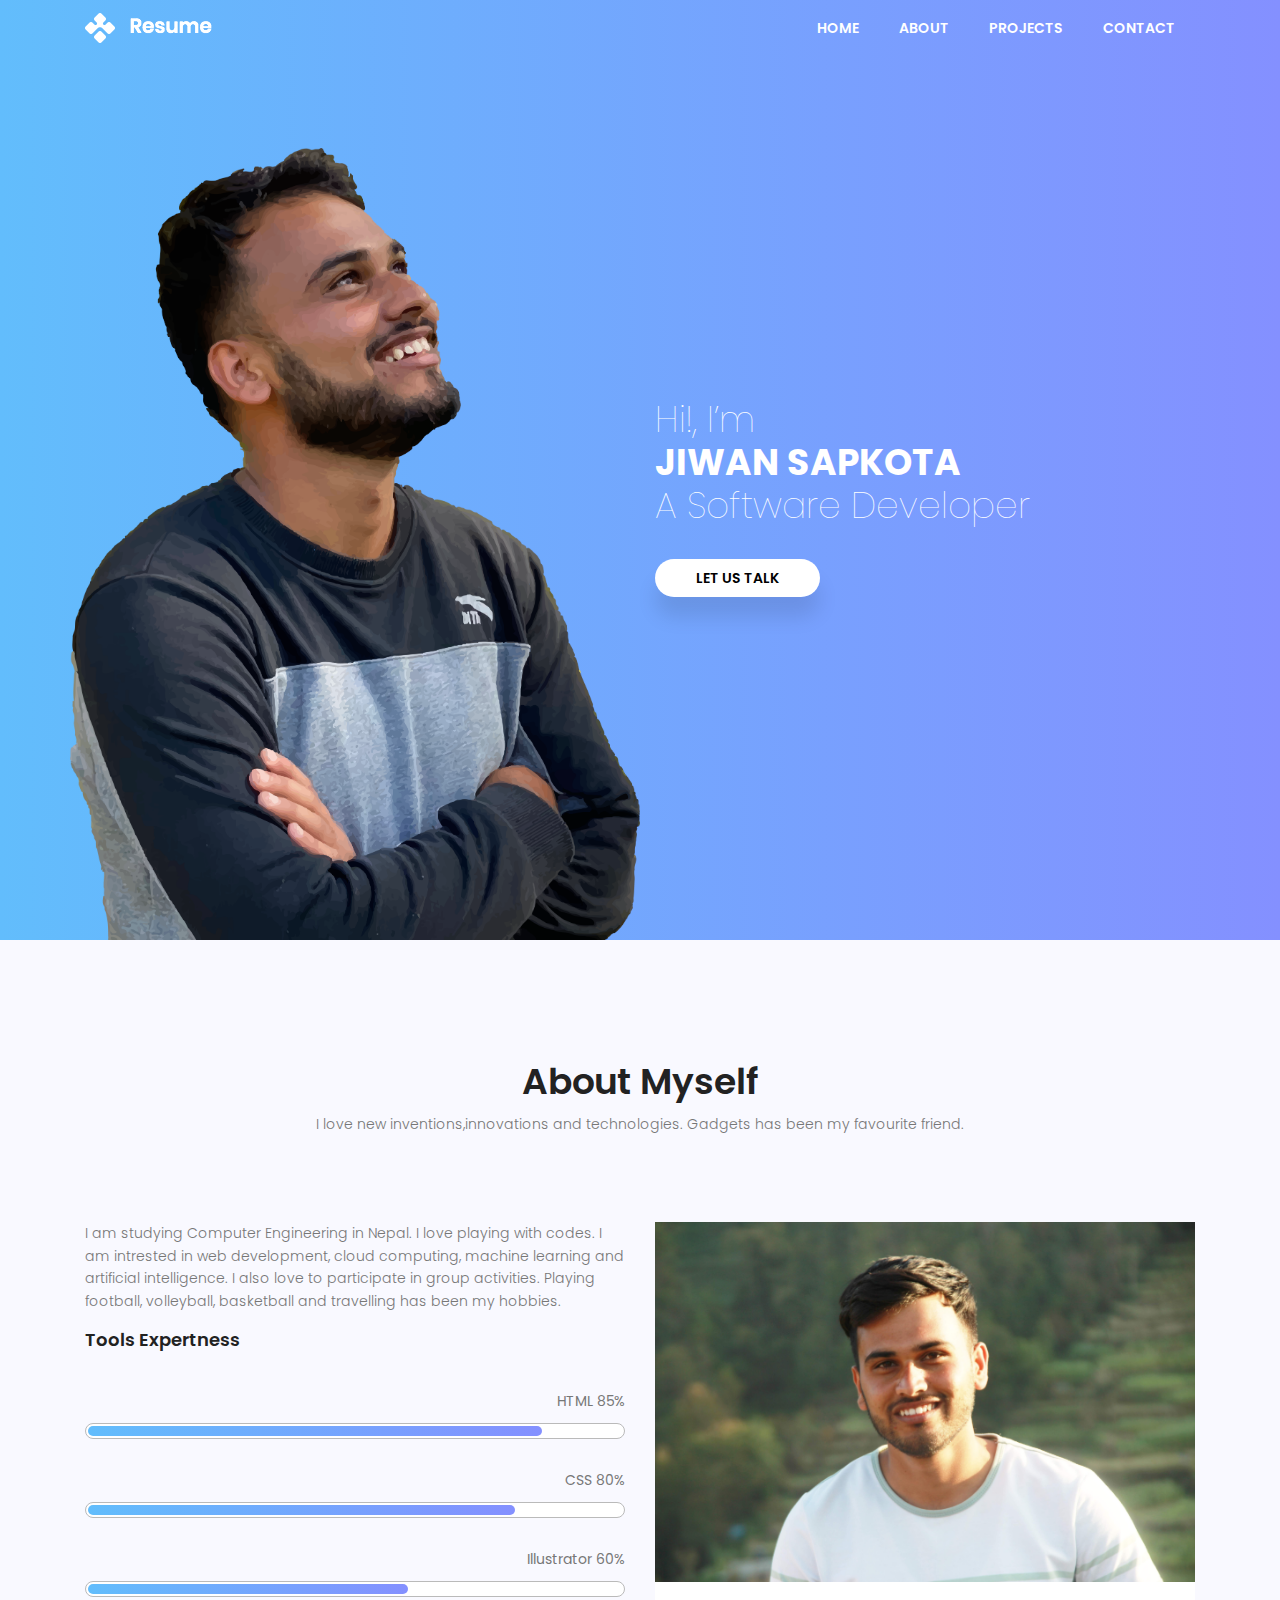
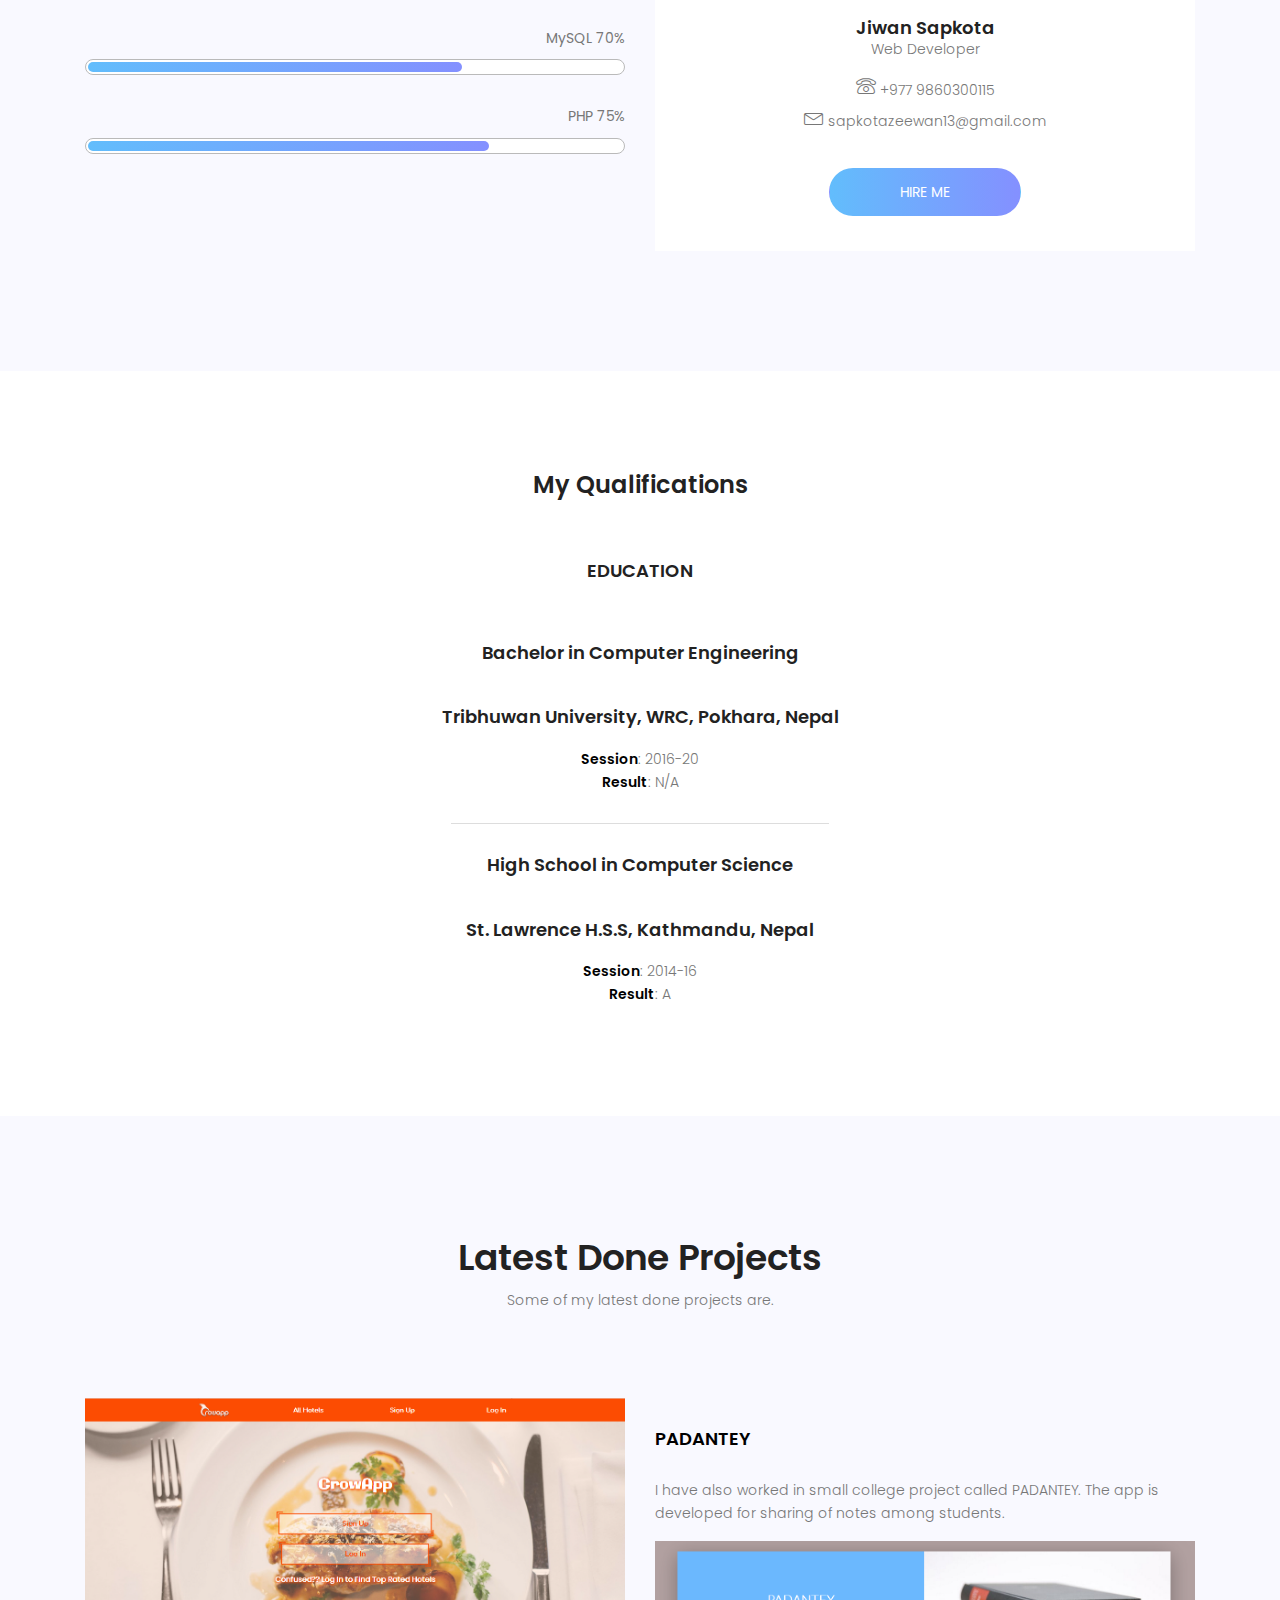
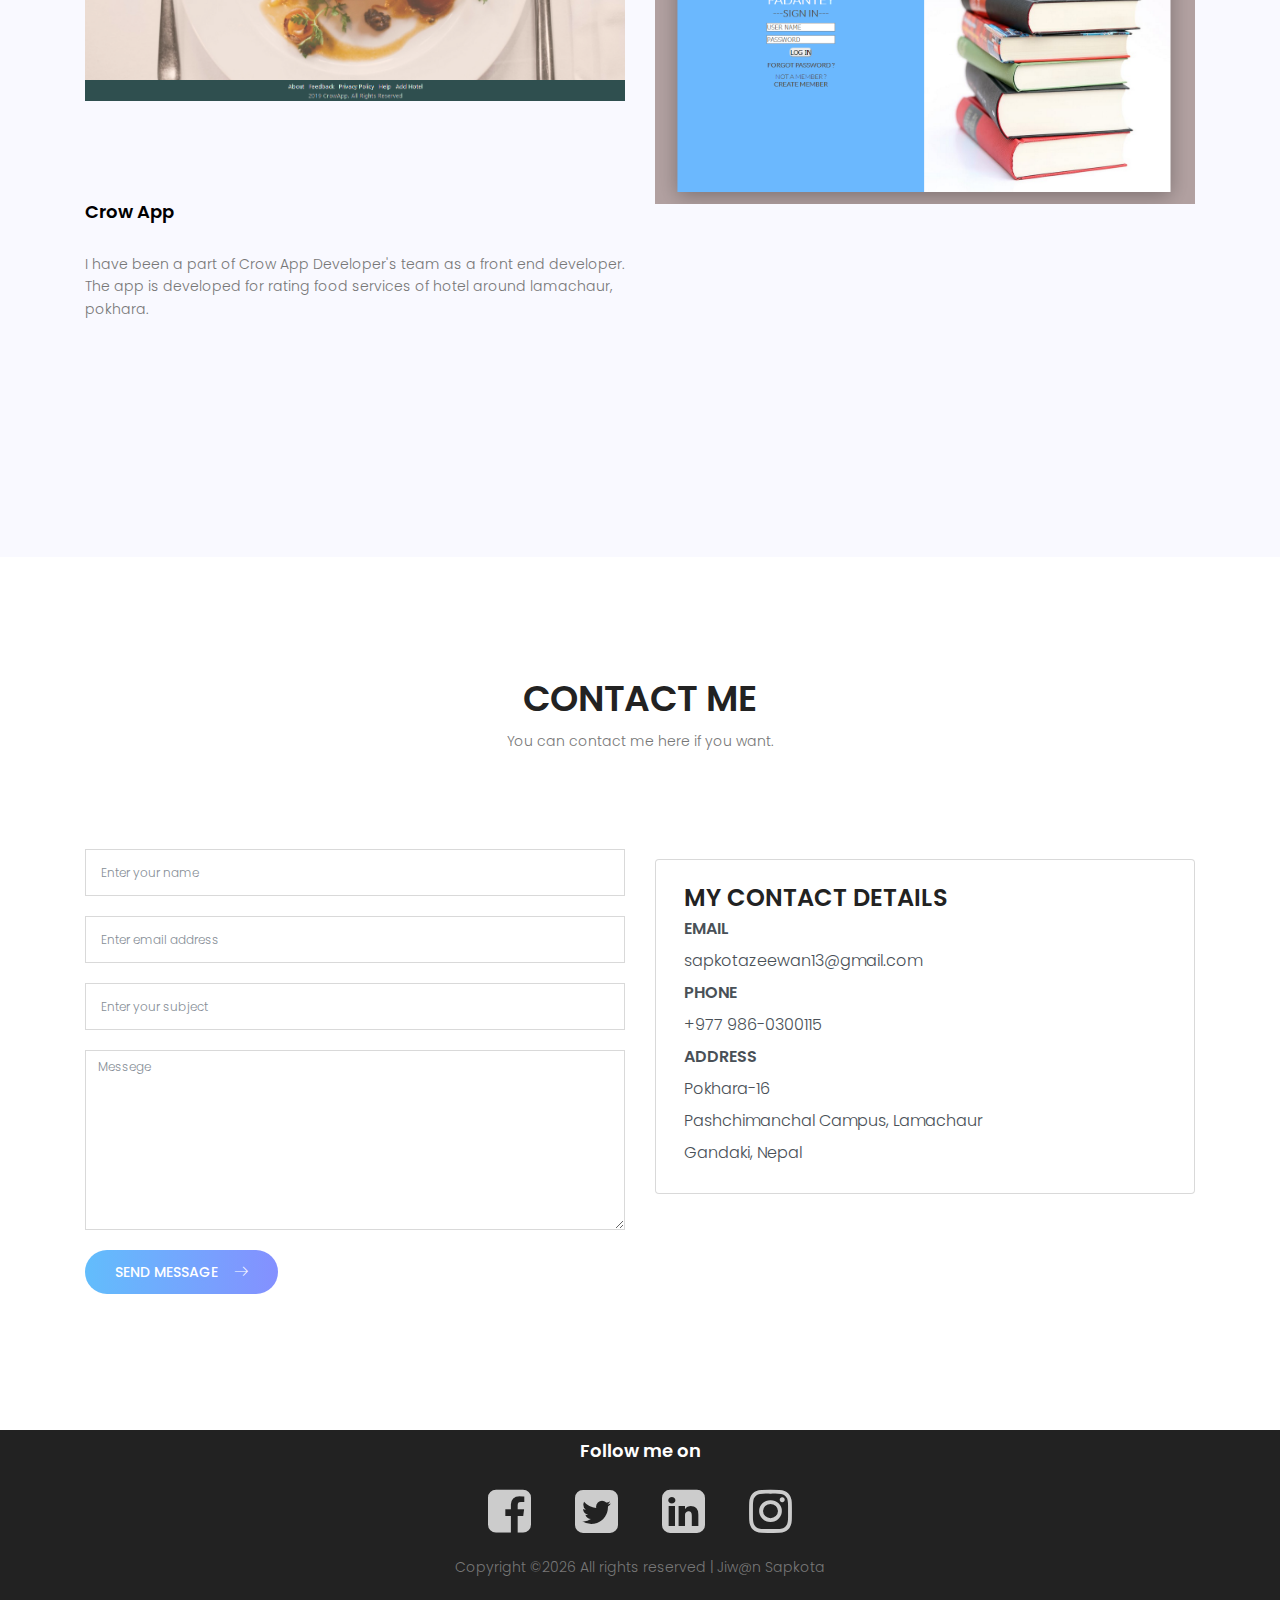
==== commit 7ce6eebe: "change in email" ====
--- a/index.html
+++ b/index.html
@@ -8,9 +8,9 @@
 		<!-- Author Meta -->
 		<meta name="author" content="colorlib">
 		<!-- Meta Description -->
-		<meta name="description" content="">
+		<meta name="description" content="I am jiwan sapkota. It's my personal resume website">
 		<!-- Meta Keyword -->
-		<meta name="keywords" content="">
+		<meta name="keywords" content="Jiwan Sapkota">
 		<!-- meta character set -->
 		<meta charset="UTF-8">
 		<!-- Site Title -->
@@ -431,7 +431,7 @@
 
 							<input name="subject" placeholder="Enter your subject" onfocus="this.placeholder = ''" onblur="this.placeholder = 'Enter your subject'" class="common-input mb-20 form-control" required="" type="text">
 							<textarea class="common-textarea mt-10 form-control" name="message" placeholder="Messege" onfocus="this.placeholder = ''" onblur="this.placeholder = 'Messege'" required=""></textarea>
-							<button class="primary-btn mt-20">Send Message<span class="lnr lnr-arrow-right"></span></button>
+							<button type="submit" class="primary-btn mt-20">Send Message<span class="lnr lnr-arrow-right"></span></button>
 						</div>
 						<div class="col-lg-6 form-group">
 							<div class="common-textarea mt-10 form-control">
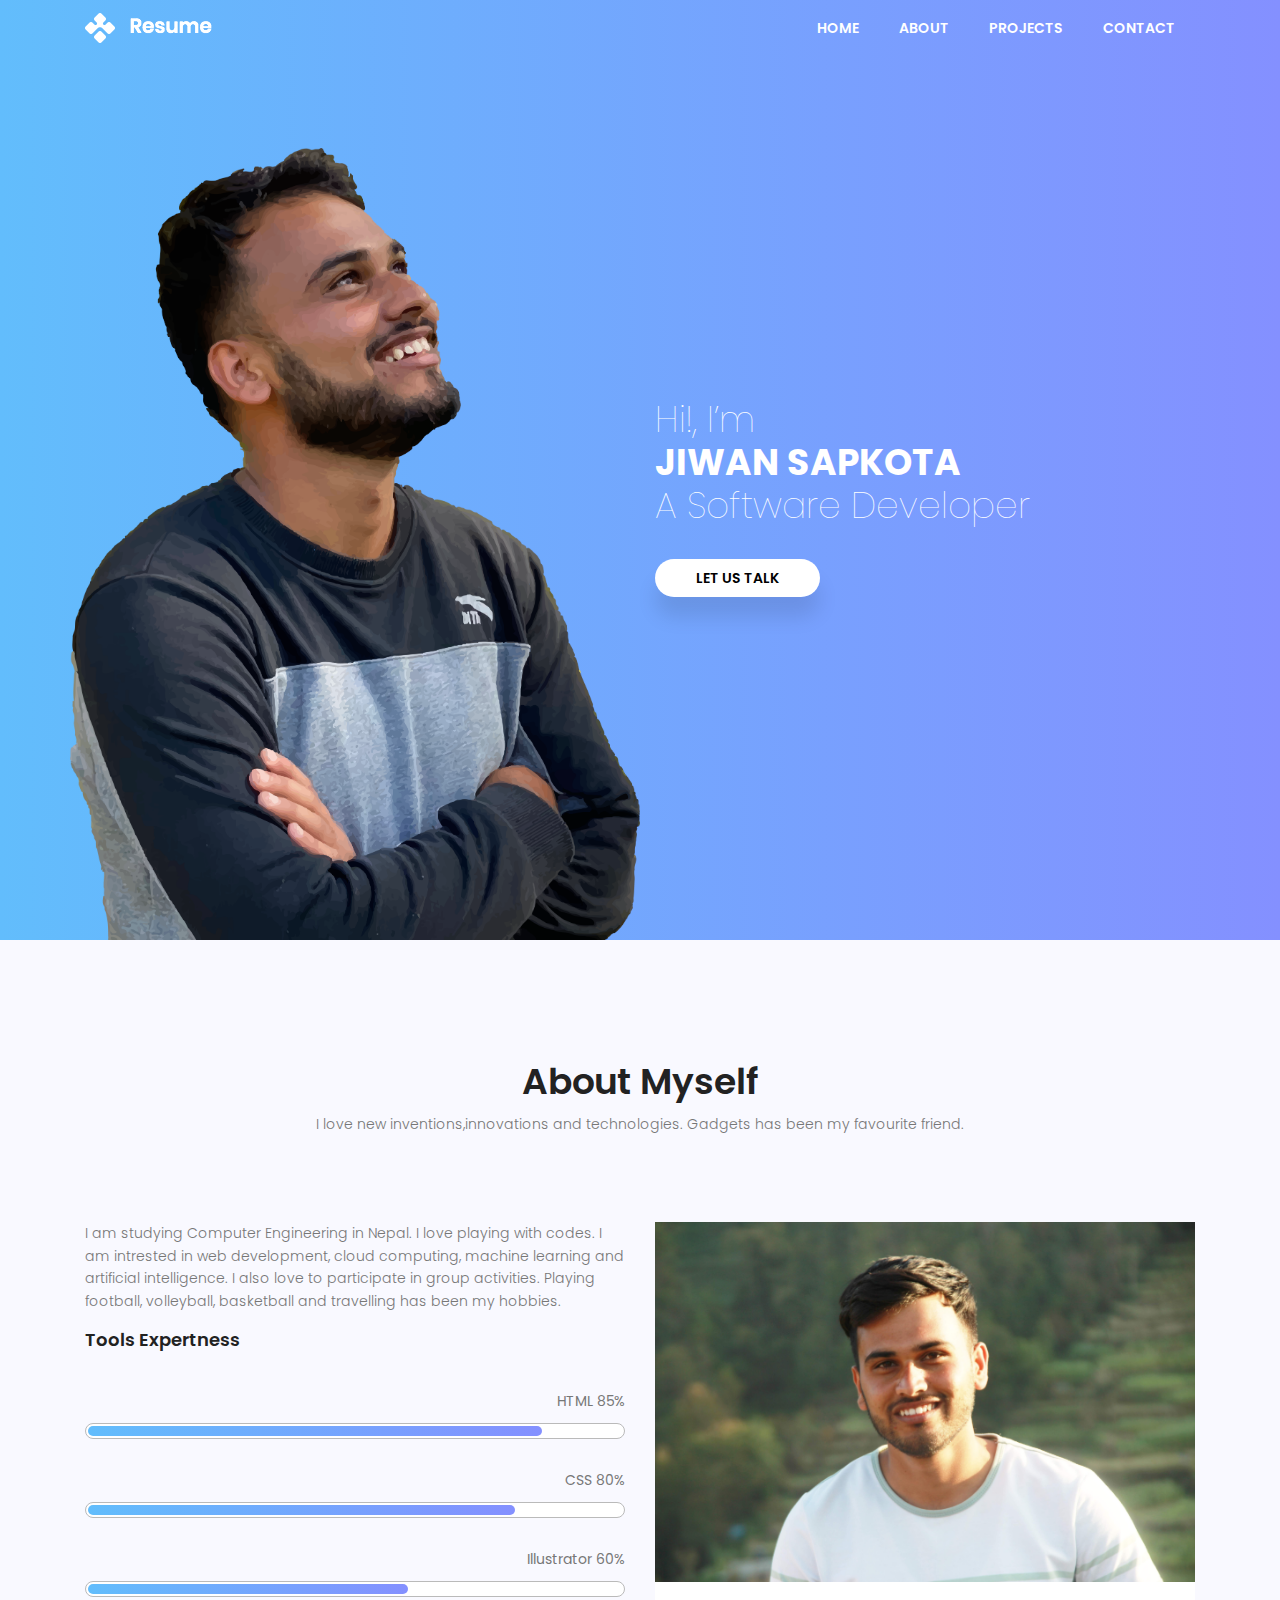
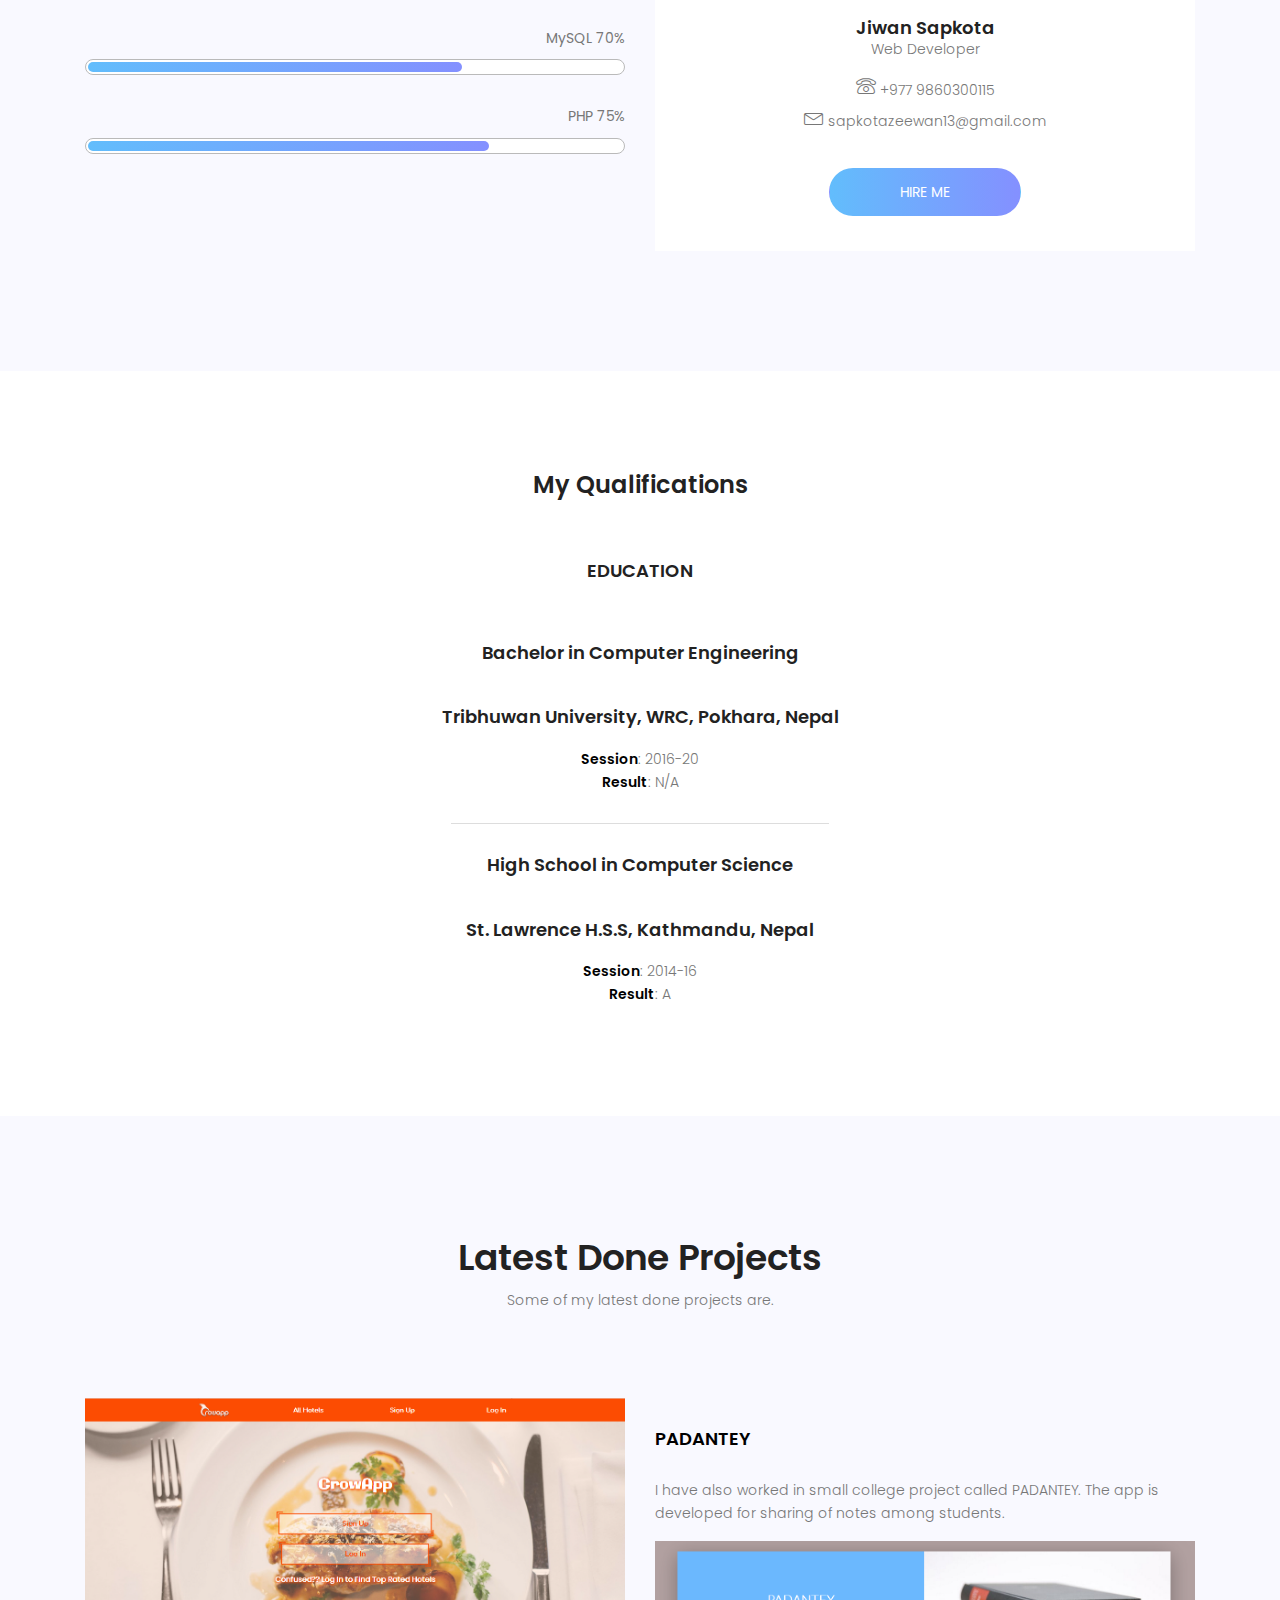
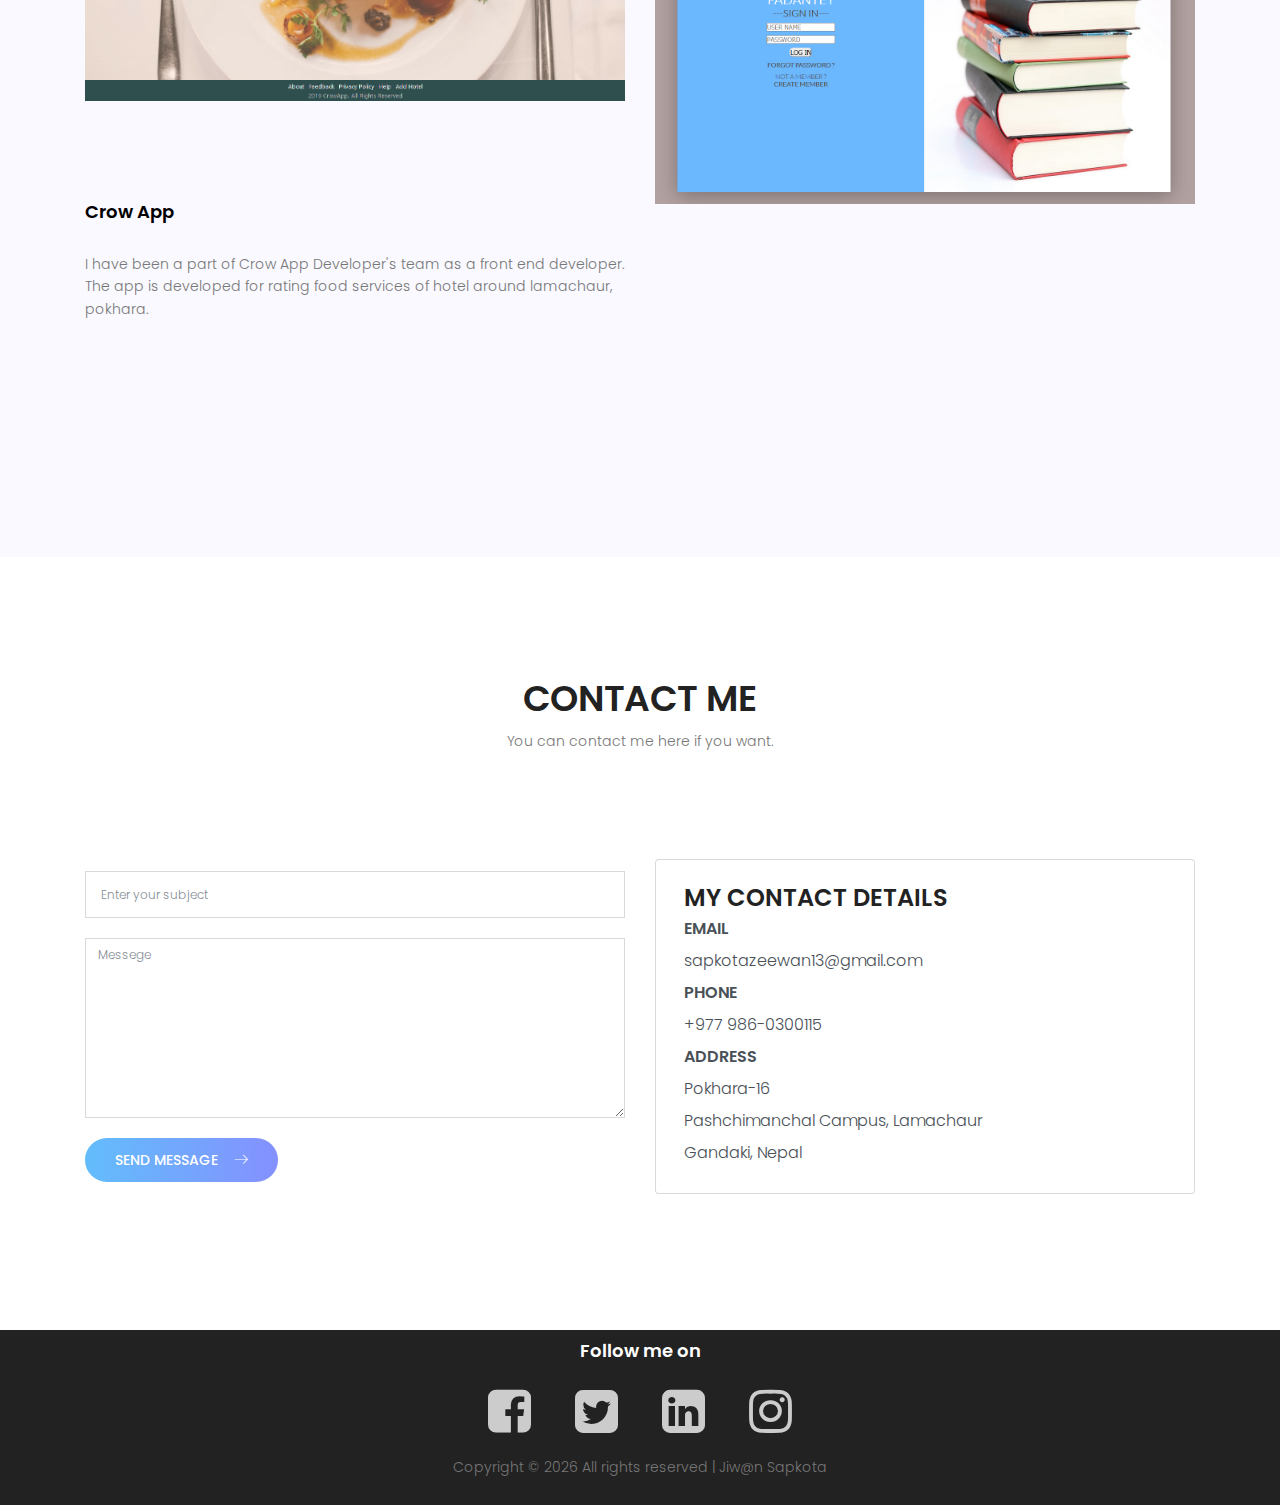
==== commit a8da84e7: "changed mail structure" ====
--- a/index.html
+++ b/index.html
@@ -1,54 +1,59 @@
-	<!DOCTYPE html>
-	<html lang="zxx" class="no-js">
-	<head>
-		<!-- Mobile Specific Meta -->
-		<meta name="viewport" content="width=device-width, initial-scale=1, shrink-to-fit=no">
-		<!-- Favicon-->
-		<link rel="shortcut icon" href="img/fav.png">
-		<!-- Author Meta -->
-		<meta name="author" content="colorlib">
-		<!-- Meta Description -->
-		<meta name="description" content="I am jiwan sapkota. It's my personal resume website">
-		<!-- Meta Keyword -->
-		<meta name="keywords" content="Jiwan Sapkota">
-		<!-- meta character set -->
-		<meta charset="UTF-8">
-		<!-- Site Title -->
-		<title>Resume</title>
-
-		<link href="https://fonts.googleapis.com/css?family=Poppins:100,200,400,300,500,600,700" rel="stylesheet"> 
-			<!--
+<!DOCTYPE html>
+<html lang="zxx" class="no-js">
+
+<head>
+	<!-- Mobile Specific Meta -->
+	<meta name="viewport" content="width=device-width, initial-scale=1, shrink-to-fit=no">
+	<!-- Favicon-->
+	<link rel="shortcut icon" href="img/fav.png">
+	<!-- Author Meta -->
+	<meta name="author" content="colorlib">
+	<!-- Meta Description -->
+	<meta name="description" content="I am jiwan sapkota. It's my personal resume website">
+	<!-- Meta Keyword -->
+	<meta name="keywords" content="Jiwan Sapkota">
+	<!-- meta character set -->
+	<meta charset="UTF-8">
+	<!-- Site Title -->
+	<title>Resume</title>
+
+	<link href="https://fonts.googleapis.com/css?family=Poppins:100,200,400,300,500,600,700" rel="stylesheet">
+	<!--
 			CSS
 			============================================= -->
-			<link rel="stylesheet" href="css/linearicons.css">
-			<link rel="stylesheet" href="css/font-awesome.min.css">
-			<link rel="stylesheet" href="css/bootstrap.css">
-			<link rel="stylesheet" href="css/magnific-popup.css">
-			<link rel="stylesheet" href="css/owl.carousel.css">
-			<link rel="stylesheet" href="css/main.css">
-		</head>
-		<body>
-			<!-- start banner Area -->
-			<section class="banner-area" id="home">
-				<!-- Start Header Area -->
-				<header class="default-header">
-					<nav class="navbar navbar-expand-lg  navbar-light">
-						<div class="container">
-							  <a class="navbar-brand" href="index.html">
-							  	<img src="img/logo.png" alt="">
-							  </a>
-							  <button class="navbar-toggler" type="button" data-toggle="collapse" data-target="#navbarSupportedContent" aria-controls="navbarSupportedContent" aria-expanded="false" aria-label="Toggle navigation">
-							    <span class="text-white lnr lnr-menu"></span>
-							  </button>
-
-							  <div class="collapse navbar-collapse justify-content-end align-items-center" id="navbarSupportedContent">
-							    <ul class="navbar-nav">
-									<li><a href="#home">Home</a></li>
-									<li><a href="#about">About</a></li>
-									<li><a href="#project">Projects</a></li>
-									<li><a href="#contact">Contact</a></li>
-								   <!-- Dropdown -->
-								   <!-- <li class="dropdown">
+	<link rel="stylesheet" href="css/linearicons.css">
+	<link rel="stylesheet" href="css/font-awesome.min.css">
+	<link rel="stylesheet" href="css/bootstrap.css">
+	<link rel="stylesheet" href="css/magnific-popup.css">
+	<link rel="stylesheet" href="css/owl.carousel.css">
+	<link rel="stylesheet" href="css/main.css">
+</head>
+
+<body>
+	<!-- start banner Area -->
+	<section class="banner-area" id="home">
+		<!-- Start Header Area -->
+		<header class="default-header">
+			<nav class="navbar navbar-expand-lg  navbar-light">
+				<div class="container">
+					<a class="navbar-brand" href="index.html">
+						<img src="img/logo.png" alt="">
+					</a>
+					<button class="navbar-toggler" type="button" data-toggle="collapse"
+						data-target="#navbarSupportedContent" aria-controls="navbarSupportedContent"
+						aria-expanded="false" aria-label="Toggle navigation">
+						<span class="text-white lnr lnr-menu"></span>
+					</button>
+
+					<div class="collapse navbar-collapse justify-content-end align-items-center"
+						id="navbarSupportedContent">
+						<ul class="navbar-nav">
+							<li><a href="#home">Home</a></li>
+							<li><a href="#about">About</a></li>
+							<li><a href="#project">Projects</a></li>
+							<li><a href="#contact">Contact</a></li>
+							<!-- Dropdown -->
+							<!-- <li class="dropdown">
 								      <a class="dropdown-toggle" href="#" id="navbardrop" data-toggle="dropdown">
 								        Pages
 								      </a>
@@ -56,36 +61,36 @@
 								        <a class="dropdown-item" href="generic.html">Generic</a>
 								        <a class="dropdown-item" href="elements.html">Elements</a>
 								      </div>
-								    </li>-->										
-							    </ul>
-							  </div>						
-						</div>
-					</nav>
-				</header>
-				<!-- End Header Area -->				
-			<div class="container">
-				<div class="row justify-content-start align-items-center">
-					<div class="col-lg-6 col-md-12 no-padding banner-right">
-						<img class="img-fluid" src="img/profile.img.png" alt="">
-					</div>						
-					<div class="col-lg-6 col-md-12 banner-left">
-						<h1 class="text-white">
-							Hi!, I’m <br>
-							<span>Jiwan Sapkota</span> <br>
-							A Software Developer 					
-						</h1>
-						<!--<p class="mx-auto text-white  mt-20 mb-40">
+								    </li>-->
+						</ul>
+					</div>
+				</div>
+			</nav>
+		</header>
+		<!-- End Header Area -->
+		<div class="container">
+			<div class="row justify-content-start align-items-center">
+				<div class="col-lg-6 col-md-12 no-padding banner-right">
+					<img class="img-fluid" src="img/profile.img.png" alt="">
+				</div>
+				<div class="col-lg-6 col-md-12 banner-left">
+					<h1 class="text-white">
+						Hi!, I’m <br>
+						<span>Jiwan Sapkota</span> <br>
+						A Software Developer
+					</h1>
+					<!--<p class="mx-auto text-white  mt-20 mb-40">
 							Lorem ipsum dolor sit amet, consectetur adipisicing elit, sed do eiusmod temp <br> or incididunt ut labore et dolore magna aliqua. Ut enim ad minim.
 						</p>-->
-                        <a href="#" class="text-uppercase header-btn"><span>Let Us Talk</span></a>
-					</div>
-				</div>
-			</div>
-			</section>
-			<!-- End banner Area -->	
-			
-			<!-- Start service Area -->
-			<!--
+					<a href="#" class="text-uppercase header-btn"><span>Let Us Talk</span></a>
+				</div>
+			</div>
+		</div>
+	</section>
+	<!-- End banner Area -->
+
+	<!-- Start service Area -->
+	<!--
 			<section class="service-area section-gap" id="service"> 
 				<div class="container">
 					<div class="row d-flex justify-content-center">
@@ -144,90 +149,94 @@
 					</div>
 				</div>	
 			</section>-->
-			<!-- End service Area -->
-			
-			<!-- Start about Area -->
-			<section class="about-area section-gap" id="about">
-				<div class="container">
-					<div class="row d-flex justify-content-center">
-						<div class="menu-content pb-70 col-lg-8">
-							<div class="title text-center">
-								<h1 class="mb-10">About Myself</h1>
-								<p>I love new inventions,innovations and technologies. Gadgets has been my favourite friend.</p>
-							</div>
-						</div>
-					</div>					
-					<div class="row">
-						<div class="col-lg-6 about-left">
-							<p>
-								I am studying Computer Engineering in Nepal. I love playing with codes. I am intrested in web development, cloud computing, machine learning and artificial intelligence. I also love to participate in group activities. Playing football, volleyball, basketball  and travelling has been my hobbies.
-							</p>
-							<h4 class="pb-40">Tools Expertness</h4>
-				                <div class="skillbar" data-percent="85%">
-				                    <div class="skill-bar-percent">HTML 85%</div>
-				                    <div class="skillwrap">
-				                    	<div class="skillbar-bar" style="width: 85%;"></div>
-				                    </div>
-				                </div>
-
-				                <div class="skillbar" data-percent="80%">
-				                    <div class="skill-bar-percent">CSS 80%</div>
-				                    <div class="skillwrap">
-				                    	<div class="skillbar-bar" style="width: 80%;"></div>
-									</div>
-				                </div>
-
-				                <div class="skillbar" data-percent="40%">
-				                    <div class="skill-bar-percent">Illustrator 60%</div>
-				                    <div class="skillwrap">
-				                    	<div class="skillbar-bar" style="width: 60%;"></div>
-									</div>
-				                </div>
-
-				                <div class="skillbar" data-percent="70%">
-				                    <div class="skill-bar-percent">MySQL 70%</div>
-				                    <div class="skillwrap">
-				                    	<div class="skillbar-bar" style="width: 70%;"></div>
-									</div>
-				                </div>
-
-				                <div class="skillbar" data-percent="75%">
-				                    <div class="skill-bar-percent">PHP 75%</div>
-				                    <div class="skillwrap">
-				                    	<div class="skillbar-bar" style="width: 75%;"></div>
-									</div>
-				                </div>				                
-						</div>
-						<div class="col-lg-6 about-right justify-content-end d-flex">
-							<div class="myself-wrap">
-								<img class="img-fluid" src="img/about-img1.jpg" alt="">
-								<div class="desc">
-									<h4>Jiwan Sapkota</h4>
-									<p class="pb-10">Web Developer</p>
-									<p><span class="lnr lnr-phone"></span>  +977 9860300115</p>
-									<p><span class="lnr lnr-envelope"></span> sapkotazeewan13@gmail.com</p>
-									<a class="mt-30 text-uppercase talk-btn" href="mailto:sapkotazeewan13@gmail.com"><span>Hire Me</span></a>
-								</div>
-							</div>
-						</div>
-					</div>
-				</div>	
-			</section>
-			<!-- End about Area -->
-			
-			<!-- Start qualification Area -->
-			<section class="qualification-area pt-100 pb-80">
-				<div class="container">
-					<div class="row d-flex justify-content-center">
-						<div class="menu-content pb-20 col-lg-8">
-							<div class="title text-center">
-								<h3 class="mb-10">My Qualifications</h3>
-								<!--<p>Who are in extremely love with eco friendly system.</p>-->
-							</div>
-						</div>
-					</div>							
-					<div class="row d-flex justify-content-center">
-					<!--
+	<!-- End service Area -->
+
+	<!-- Start about Area -->
+	<section class="about-area section-gap" id="about">
+		<div class="container">
+			<div class="row d-flex justify-content-center">
+				<div class="menu-content pb-70 col-lg-8">
+					<div class="title text-center">
+						<h1 class="mb-10">About Myself</h1>
+						<p>I love new inventions,innovations and technologies. Gadgets has been my favourite friend.</p>
+					</div>
+				</div>
+			</div>
+			<div class="row">
+				<div class="col-lg-6 about-left">
+					<p>
+						I am studying Computer Engineering in Nepal. I love playing with codes. I am intrested in web
+						development, cloud computing, machine learning and artificial intelligence. I also love to
+						participate in group activities. Playing football, volleyball, basketball and travelling has
+						been my hobbies.
+					</p>
+					<h4 class="pb-40">Tools Expertness</h4>
+					<div class="skillbar" data-percent="85%">
+						<div class="skill-bar-percent">HTML 85%</div>
+						<div class="skillwrap">
+							<div class="skillbar-bar" style="width: 85%;"></div>
+						</div>
+					</div>
+
+					<div class="skillbar" data-percent="80%">
+						<div class="skill-bar-percent">CSS 80%</div>
+						<div class="skillwrap">
+							<div class="skillbar-bar" style="width: 80%;"></div>
+						</div>
+					</div>
+
+					<div class="skillbar" data-percent="40%">
+						<div class="skill-bar-percent">Illustrator 60%</div>
+						<div class="skillwrap">
+							<div class="skillbar-bar" style="width: 60%;"></div>
+						</div>
+					</div>
+
+					<div class="skillbar" data-percent="70%">
+						<div class="skill-bar-percent">MySQL 70%</div>
+						<div class="skillwrap">
+							<div class="skillbar-bar" style="width: 70%;"></div>
+						</div>
+					</div>
+
+					<div class="skillbar" data-percent="75%">
+						<div class="skill-bar-percent">PHP 75%</div>
+						<div class="skillwrap">
+							<div class="skillbar-bar" style="width: 75%;"></div>
+						</div>
+					</div>
+				</div>
+				<div class="col-lg-6 about-right justify-content-end d-flex">
+					<div class="myself-wrap">
+						<img class="img-fluid" src="img/about-img1.jpg" alt="">
+						<div class="desc">
+							<h4>Jiwan Sapkota</h4>
+							<p class="pb-10">Web Developer</p>
+							<p><span class="lnr lnr-phone"></span> +977 9860300115</p>
+							<p><span class="lnr lnr-envelope"></span> sapkotazeewan13@gmail.com</p>
+							<a class="mt-30 text-uppercase talk-btn" href="mailto:sapkotazeewan13@gmail.com"><span>Hire
+									Me</span></a>
+						</div>
+					</div>
+				</div>
+			</div>
+		</div>
+	</section>
+	<!-- End about Area -->
+
+	<!-- Start qualification Area -->
+	<section class="qualification-area pt-100 pb-80">
+		<div class="container">
+			<div class="row d-flex justify-content-center">
+				<div class="menu-content pb-20 col-lg-8">
+					<div class="title text-center">
+						<h3 class="mb-10">My Qualifications</h3>
+						<!--<p>Who are in extremely love with eco friendly system.</p>-->
+					</div>
+				</div>
+			</div>
+			<div class="row d-flex justify-content-center">
+				<!--
 						<div class="col-lg-6 col-md-6 qty-left">
 						<h4 class="single-qly" >EXPERIENCES</h4>
 							<div class="single-qly">
@@ -248,87 +257,90 @@
 									All users on MySpace will know that there are millions of <br>people out there. Every day besides.
 								</p>								
 							</div>						
-						</div>-->	
-						<div class="col-lg-6 col-md-6 qty-right">
-						<h4 class="single-qly" >EDUCATION</h4>
-							<!--<div class="single-qly">
+						</div>-->
+				<div class="col-lg-6 col-md-6 qty-right">
+					<h4 class="single-qly">EDUCATION</h4>
+					<!--<div class="single-qly">
 								<h4 class="pb-20">Masters in Graphics & Fine Arts</h4>
 								<p><b>Session</b>: 2010-11</p>								
 								<p><b>Result</b>:  3.78 (In the Scale of 4.00)</p>									
 							</div>
-							<div class="btm-border d-block mx-auto"></div>	-->						
-							<div class="single-qly">
-								<h4 class="pb-20">Bachelor in Computer Engineering</h4><br>
-								<h4 class="pb-20">Tribhuwan University, WRC, Pokhara, Nepal</h4>
-								<p><b>Session</b>: 2016-20</p>								
-								<p><b>Result</b>:  N/A</p>									
-							</div>	
-							<div class="btm-border d-block mx-auto"></div>							
-							<div class="single-qly">
-								<h4 class="pb-20">High School in Computer Science</h4><br>
-								<h4 class="pb-20">St. Lawrence H.S.S, Kathmandu, Nepal</h4>
-								<p><b>Session</b>: 2014-16</p>								
-								<p><b>Result</b>:  A </p>								
-							</div>																				
-						</div>						
-					</div>
-				</div>	
-			</section>
-			<!-- End qualification Area -->
-			
-			<!-- Start project Area -->
-			<section class="project-area section-gap" id="project">
-				<div class="container">
-					<div class="row d-flex justify-content-center">
-						<div class="menu-content pb-70 col-lg-8">
-							<div class="title text-center">
-								<h1 class="mb-10">Latest Done Projects</h1>
-								<p>Some of my latest done projects are.</p>
-							</div>
-						</div>
-					</div>					
-					<div class="row">
-						<div class="col-lg-6 project-left">
-							<div class="single-project pb-100">
-								<img class="img-fluid" src="img/l1.png" alt="">
-								<h4 class="pt-100 pb-30"><a href="http://thecrowapp.herokuapp.com" target="_blank"w>Crow App</a></h4>
-								<p>
-									I have been a part of Crow App Developer's team as a front end developer. The app is developed for rating food services of hotel around lamachaur, pokhara.
-								</p>
-							</div>
-							<!--
+							<div class="btm-border d-block mx-auto"></div>	-->
+					<div class="single-qly">
+						<h4 class="pb-20">Bachelor in Computer Engineering</h4><br>
+						<h4 class="pb-20">Tribhuwan University, WRC, Pokhara, Nepal</h4>
+						<p><b>Session</b>: 2016-20</p>
+						<p><b>Result</b>: N/A</p>
+					</div>
+					<div class="btm-border d-block mx-auto"></div>
+					<div class="single-qly">
+						<h4 class="pb-20">High School in Computer Science</h4><br>
+						<h4 class="pb-20">St. Lawrence H.S.S, Kathmandu, Nepal</h4>
+						<p><b>Session</b>: 2014-16</p>
+						<p><b>Result</b>: A </p>
+					</div>
+				</div>
+			</div>
+		</div>
+	</section>
+	<!-- End qualification Area -->
+
+	<!-- Start project Area -->
+	<section class="project-area section-gap" id="project">
+		<div class="container">
+			<div class="row d-flex justify-content-center">
+				<div class="menu-content pb-70 col-lg-8">
+					<div class="title text-center">
+						<h1 class="mb-10">Latest Done Projects</h1>
+						<p>Some of my latest done projects are.</p>
+					</div>
+				</div>
+			</div>
+			<div class="row">
+				<div class="col-lg-6 project-left">
+					<div class="single-project pb-100">
+						<img class="img-fluid" src="img/l1.png" alt="">
+						<h4 class="pt-100 pb-30"><a href="http://thecrowapp.herokuapp.com" target="_blank" w>Crow
+								App</a></h4>
+						<p>
+							I have been a part of Crow App Developer's team as a front end developer. The app is
+							developed for rating food services of hotel around lamachaur, pokhara.
+						</p>
+					</div>
+					<!--
 							<div class="single-project">
 								<img class="img-fluid" src="img/l3.jpg" alt="">
 								<h4 class="pt-100 pb-30"><a href="#">Panda Illustration</a></h4>
 								<p class=" pb-100">
 									It won’t be a bigger problem to find one video game lover in your neighbor. Since the introduction of Virtual Game, it has been achieving great heights so far as its popularity and technological.
 								</p>			
-							</div>-->							
-						</div>
-						<div class="col-lg-6 project-right">
-							<div class="single-project">
-								<h4 class="pt-30 pb-30"><a href="#">PADANTEY</a></h4>
-								<p>
-									I have also worked in small college project called PADANTEY. The app is developed for sharing of notes among students. 
-								</p>					
-								<img class="img-fluid" src="img/l2.png" alt="">
-							</div>
-							<!--
+							</div>-->
+				</div>
+				<div class="col-lg-6 project-right">
+					<div class="single-project">
+						<h4 class="pt-30 pb-30"><a href="#">PADANTEY</a></h4>
+						<p>
+							I have also worked in small college project called PADANTEY. The app is developed for
+							sharing of notes among students.
+						</p>
+						<img class="img-fluid" src="img/l2.png" alt="">
+					</div>
+					<!--
 							<div class="single-project">
 								<h4 class="pt-100 pb-30"><a href="#">Panda Illustration</a></h4>
 								<p class=" pb-30">
 									It won’t be a bigger problem to find one video game lover in your neighbor. Since the introduction of Virtual Game, it has been achieving great heights so far as its popularity and technological.
 								</p>
 								<img class="img-fluid" src="img/l4.jpg" alt="">								
-							</div>	-->							
-						</div>
-					</div>
-				</div>	
-			</section>
-			<!-- End project Area -->
-			
-			<!-- Start feature Area -->
-			<!--
+							</div>	-->
+				</div>
+			</div>
+		</div>
+	</section>
+	<!-- End project Area -->
+
+	<!-- Start feature Area -->
+	<!--
 			<section class="feature-area pt-100">
 				<div class="container">
 					<div class="row d-flex justify-content-center">
@@ -409,64 +421,95 @@
 					</div>
 				</div>	
 			</section>-->
-			<!-- End feature Area -->
-							
-			<!-- start contact Area -->		
-			<section class="contact-area section-gap" id="contact">
-				<div class="container">
-					<div class="row d-flex justify-content-center">
-						<div class="menu-content pb-20 col-lg-8">
-							<div class="title text-center">
-								<h1 class="mb-10">CONTACT ME</h1>
-								<p>You can contact me here if you want.</p>
-							</div>
-						</div>
-					</div>										
-					<form class="form-area mt-60" id="myForm" action="mail.php" method="post" class="contact-form text-right">
-						<div class="row">	
-						<div class="col-lg-6 form-group">
-							<input name="name" placeholder="Enter your name" onfocus="this.placeholder = ''" onblur="this.placeholder = 'Enter your name'" class="common-input mb-20 form-control" required="" type="text">
-						
-							<input name="email" placeholder="Enter email address" pattern="[A-Za-z0-9._%+-]+@[A-Za-z0-9.-]+\.[A-Za-z]{1,63}$" onfocus="this.placeholder = ''" onblur="this.placeholder = 'Enter email address'" class="common-input mb-20 form-control" required="" type="email">
-
-							<input name="subject" placeholder="Enter your subject" onfocus="this.placeholder = ''" onblur="this.placeholder = 'Enter your subject'" class="common-input mb-20 form-control" required="" type="text">
-							<textarea class="common-textarea mt-10 form-control" name="message" placeholder="Messege" onfocus="this.placeholder = ''" onblur="this.placeholder = 'Messege'" required=""></textarea>
-							<button type="submit" class="primary-btn mt-20">Send Message<span class="lnr lnr-arrow-right"></span></button>
-						</div>
-						<div class="col-lg-6 form-group">
-							<div class="common-textarea mt-10 form-control">
-                            <div class="address-table">
-                             <h3 class="text-uppercase">My Contact Details</h3>
-                            <ul class="site-contact-details">
-                            <li><span class="text-uppercase">Email</span><br> sapkotazeewan13@gmail.com</li>
-                            <li><span class="text-uppercase">Phone</span> <br>+977 986-0300115</li>
-                            <li><span class="text-uppercase">Address</span> <br>Pokhara-16<br>Pashchimanchal Campus, Lamachaur<br>Gandaki, Nepal</li>
-                            </ul>
-                            </div>
-						</div>
-						</div>
-						</div>
-					</form>						
+	<!-- End feature Area -->
+
+	<!-- start contact Area -->
+	<section class="contact-area section-gap" id="contact">
+		<div class="container">
+			<div class="row d-flex justify-content-center">
+				<div class="menu-content pb-20 col-lg-8">
+					<div class="title text-center">
+						<h1 class="mb-10">CONTACT ME</h1>
+						<p>You can contact me here if you want.</p>
+					</div>
+				</div>
+			</div>
+			<form class="form-area mt-60" id="myForm" action="" method="post" class="contact-form text-right">
+				<div class="row">
+					<div class="col-lg-6 form-group">	
+						<br>			
+						<input id="subject" name="subject" placeholder="Enter your subject"
+							onfocus="this.placeholder = ''" onblur="this.placeholder = 'Enter your subject'"
+							class="common-input mb-20 form-control" required="" type="text">
+						<textarea id="message" class="common-textarea mt-10 form-control" name="message"
+							placeholder="Messege" onfocus="this.placeholder = ''" onblur="this.placeholder = 'Messege'"
+							required=""></textarea>
+						<button type="submit" class="primary-btn mt-20">Send Message<span
+								class="lnr lnr-arrow-right"></span></button>
+					</div>
+					<div class="col-lg-6 form-group">
+						<div class="common-textarea mt-10 form-control">
+							<div class="address-table">
+								<h3 class="text-uppercase">My Contact Details</h3>
+								<ul class="site-contact-details">
+									<li><span class="text-uppercase">Email</span><br> sapkotazeewan13@gmail.com</li>
+									<li><span class="text-uppercase">Phone</span> <br>+977 986-0300115</li>
+									<li><span class="text-uppercase">Address</span> <br>Pokhara-16<br>Pashchimanchal
+										Campus, Lamachaur<br>Gandaki, Nepal</li>
+								</ul>
+							</div>
+						</div>
+					</div>
+				</div>
+			</form>
+			<script src="https://ajax.googleapis.com/ajax/libs/jquery/3.5.1/jquery.min.js"></script>
+			<script>
+				$('form').on('submit', (e) => {
+					e.preventDefault();
+					const subject = $("#subject").val().trim();
+					const text = $("#message").val().trim();
+					let url = 'https://mail.google.com/mail/?view=cm&fs=1&tf=1&to=sapkotazeewan13@gmail.com&su='+subject+'+&body=' + text + '&ui=2&tf=1&pli=1';
+
+					window.open(url, 'sender', 'toolbar=0,status=0,width=648,height=395');
 					
-				</div>	
-			</section>
-			<!-- end contact Area -->		
-			
-			<!-- start footer Area -->	
-			<footer class="footer-1">
-			    <div class="footer-container">
-								<h6>Follow me on</h6>
-								<div class="footer-social ">
-									<a href="https://www.facebook.com/jiwan13/about?lst=100008866983656%3A100008866983656%3A1557495421" target="_blank"><i class="fa fa-facebook-square"></i></a>
-									<a href="https://twitter.com/jiwansays" target="_blank"><i class="fa fa-twitter-square"></i></a>
-									<a href="https://www.linkedin.com/in/jiwan-sapkota-5681a9160/" target="_blank"><i class="fa fa-linkedin-square"></i></a>
-									<a href="https://www.instagram.com/m_zeewan/" target="_blank"><i class="fa fa-instagram"></i></a>
-								</div>
-                <p class="footer-text">Copyright &copy;<script>document.write(new Date().getFullYear());</script> All rights reserved | Jiw@n Sapkota</p>
-			        
-			    </div>
-			</footer>	
-			<!--<footer class="footer-area section-gap">
+					// const data = {
+					// 	email,
+					// 	subject,
+					// 	text,
+					// 	name
+
+					// };
+					// $.post('/email', data, function () {
+					// 	console.log("server recceived our data");
+					// });
+
+
+				});;
+			</script>
+
+		</div>
+	</section>
+	<!-- end contact Area -->
+
+	<!-- start footer Area -->
+	<footer class="footer-1">
+		<div class="footer-container">
+			<h6>Follow me on</h6>
+			<div class="footer-social ">
+				<a href="https://www.facebook.com/jiwan13/about?lst=100008866983656%3A100008866983656%3A1557495421"
+					target="_blank"><i class="fa fa-facebook-square"></i></a>
+				<a href="https://twitter.com/jiwansays" target="_blank"><i class="fa fa-twitter-square"></i></a>
+				<a href="https://www.linkedin.com/in/jiwan-sapkota-5681a9160/" target="_blank"><i
+						class="fa fa-linkedin-square"></i></a>
+				<a href="https://www.instagram.com/m_zeewan/" target="_blank"><i class="fa fa-instagram"></i></a>
+			</div>
+			<p class="footer-text">Copyright &copy;
+				<script>document.write(new Date().getFullYear());</script> All rights reserved | Jiw@n Sapkota
+			</p>
+
+		</div>
+	</footer>
+	<!--<footer class="footer-area section-gap">
 				<div class="container">
 					<div class="row">
 					
@@ -523,17 +566,20 @@
 					</div>
 				</div>
 			</footer>	-->
-			<!-- End footer Area -->			
-
-			<script src="js/vendor/jquery-2.2.4.min.js"></script>
-			<script src="https://cdnjs.cloudflare.com/ajax/libs/popper.js/1.11.0/umd/popper.min.js" integrity="sha384-b/U6ypiBEHpOf/4+1nzFpr53nxSS+GLCkfwBdFNTxtclqqenISfwAzpKaMNFNmj4" crossorigin="anonymous"></script>
-			<script src="js/vendor/bootstrap.min.js"></script>
-			<script src="js/jquery.ajaxchimp.min.js"></script>
-			<script src="js/jquery.magnific-popup.min.js"></script>
-			<script src="js/parallax.min.js"></script>			
-			<script src="js/owl.carousel.min.js"></script>			
-			<script src="js/jquery.sticky.js"></script>
-
-			<script src="js/main.js"></script>	
-		</body>
-	</html>+	<!-- End footer Area -->
+
+	<script src="js/vendor/jquery-2.2.4.min.js"></script>
+	<script src="https://cdnjs.cloudflare.com/ajax/libs/popper.js/1.11.0/umd/popper.min.js"
+		integrity="sha384-b/U6ypiBEHpOf/4+1nzFpr53nxSS+GLCkfwBdFNTxtclqqenISfwAzpKaMNFNmj4"
+		crossorigin="anonymous"></script>
+	<script src="js/vendor/bootstrap.min.js"></script>
+	<script src="js/jquery.ajaxchimp.min.js"></script>
+	<script src="js/jquery.magnific-popup.min.js"></script>
+	<script src="js/parallax.min.js"></script>
+	<script src="js/owl.carousel.min.js"></script>
+	<script src="js/jquery.sticky.js"></script>
+
+	<script src="js/main.js"></script>
+</body>
+
+</html>